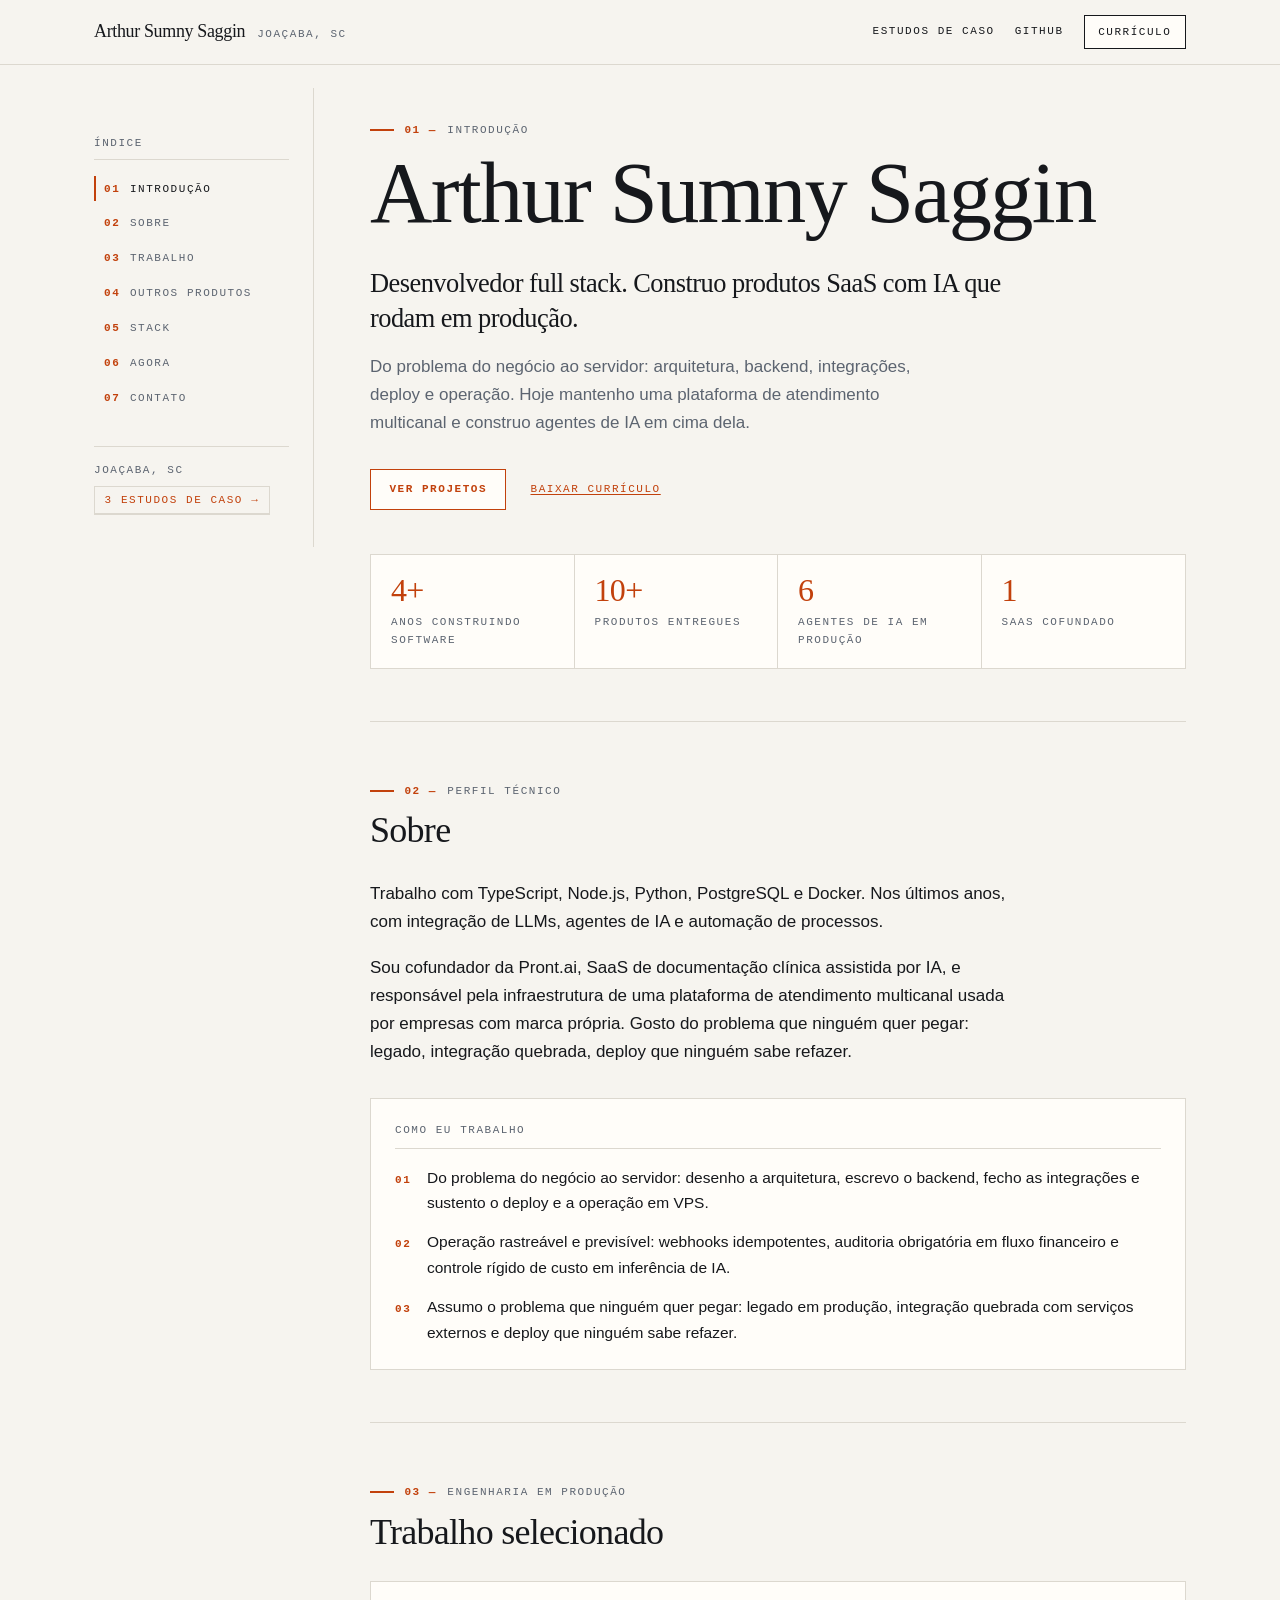
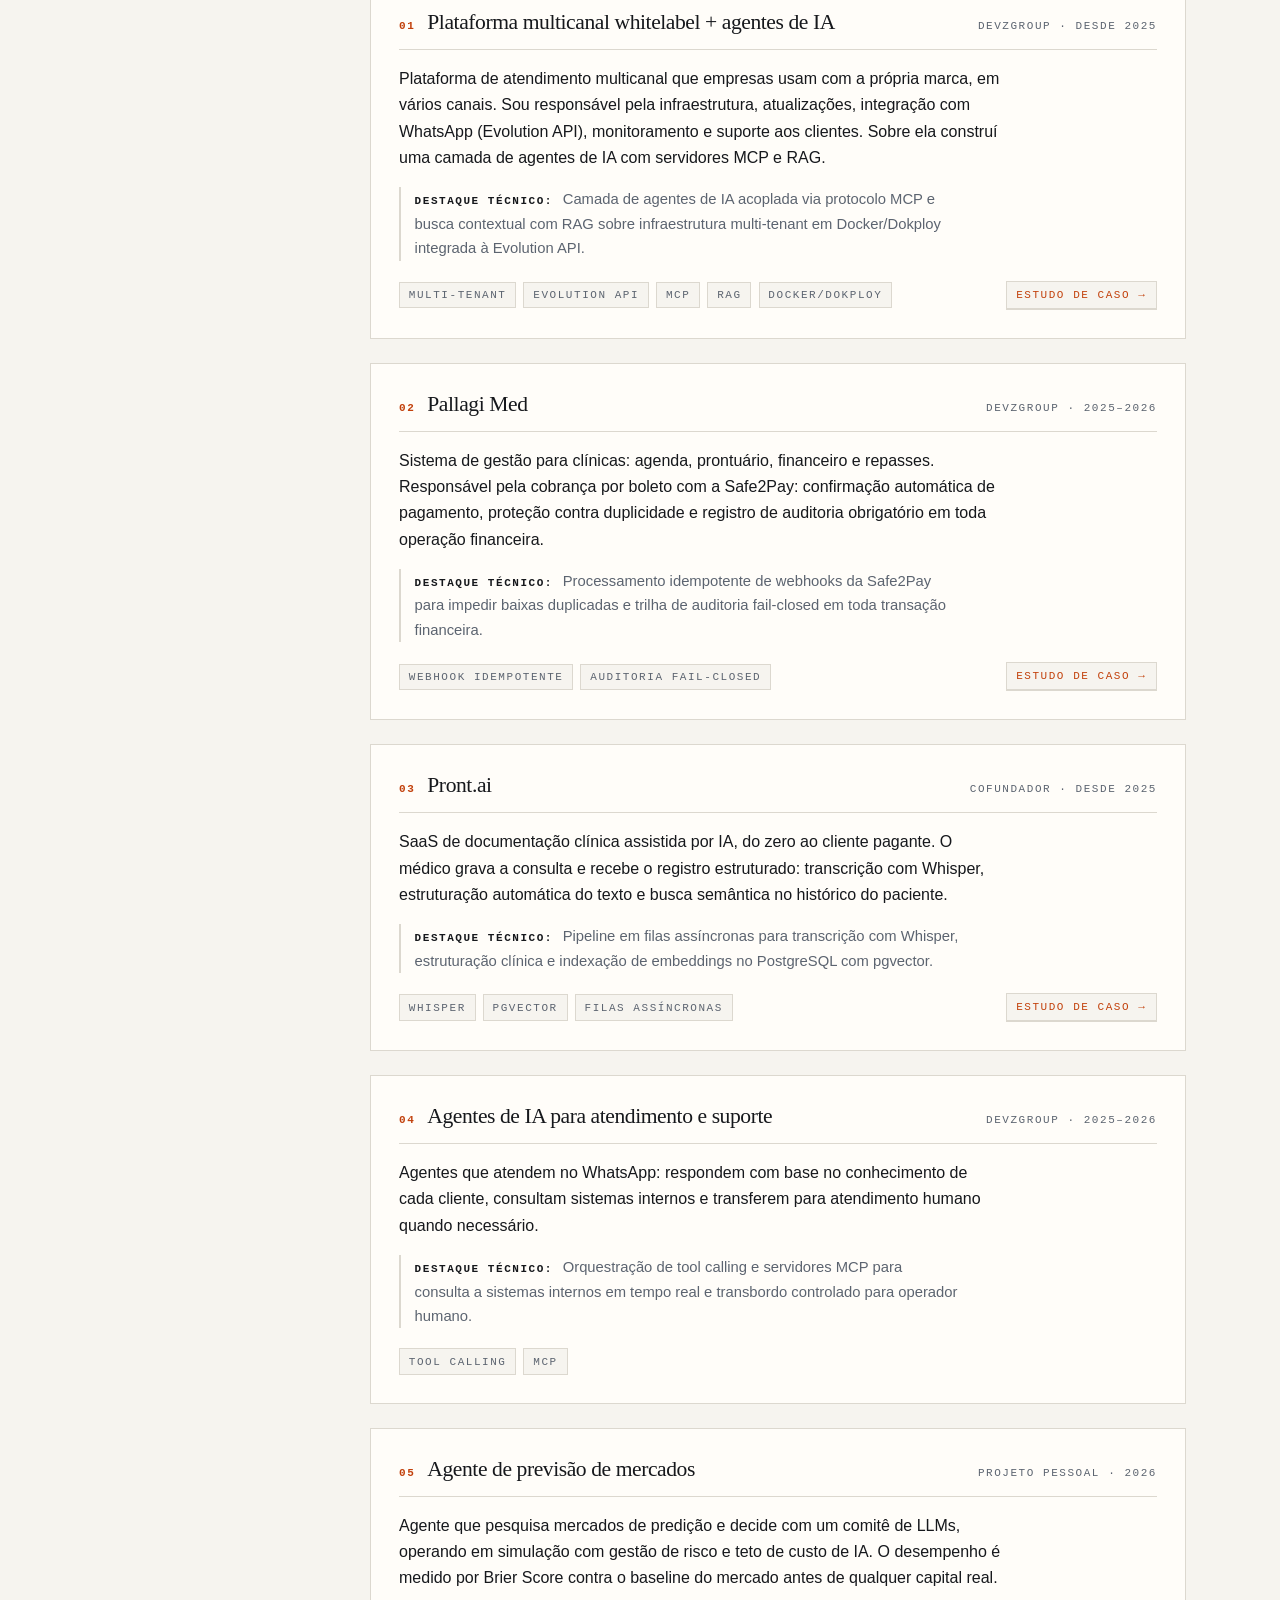
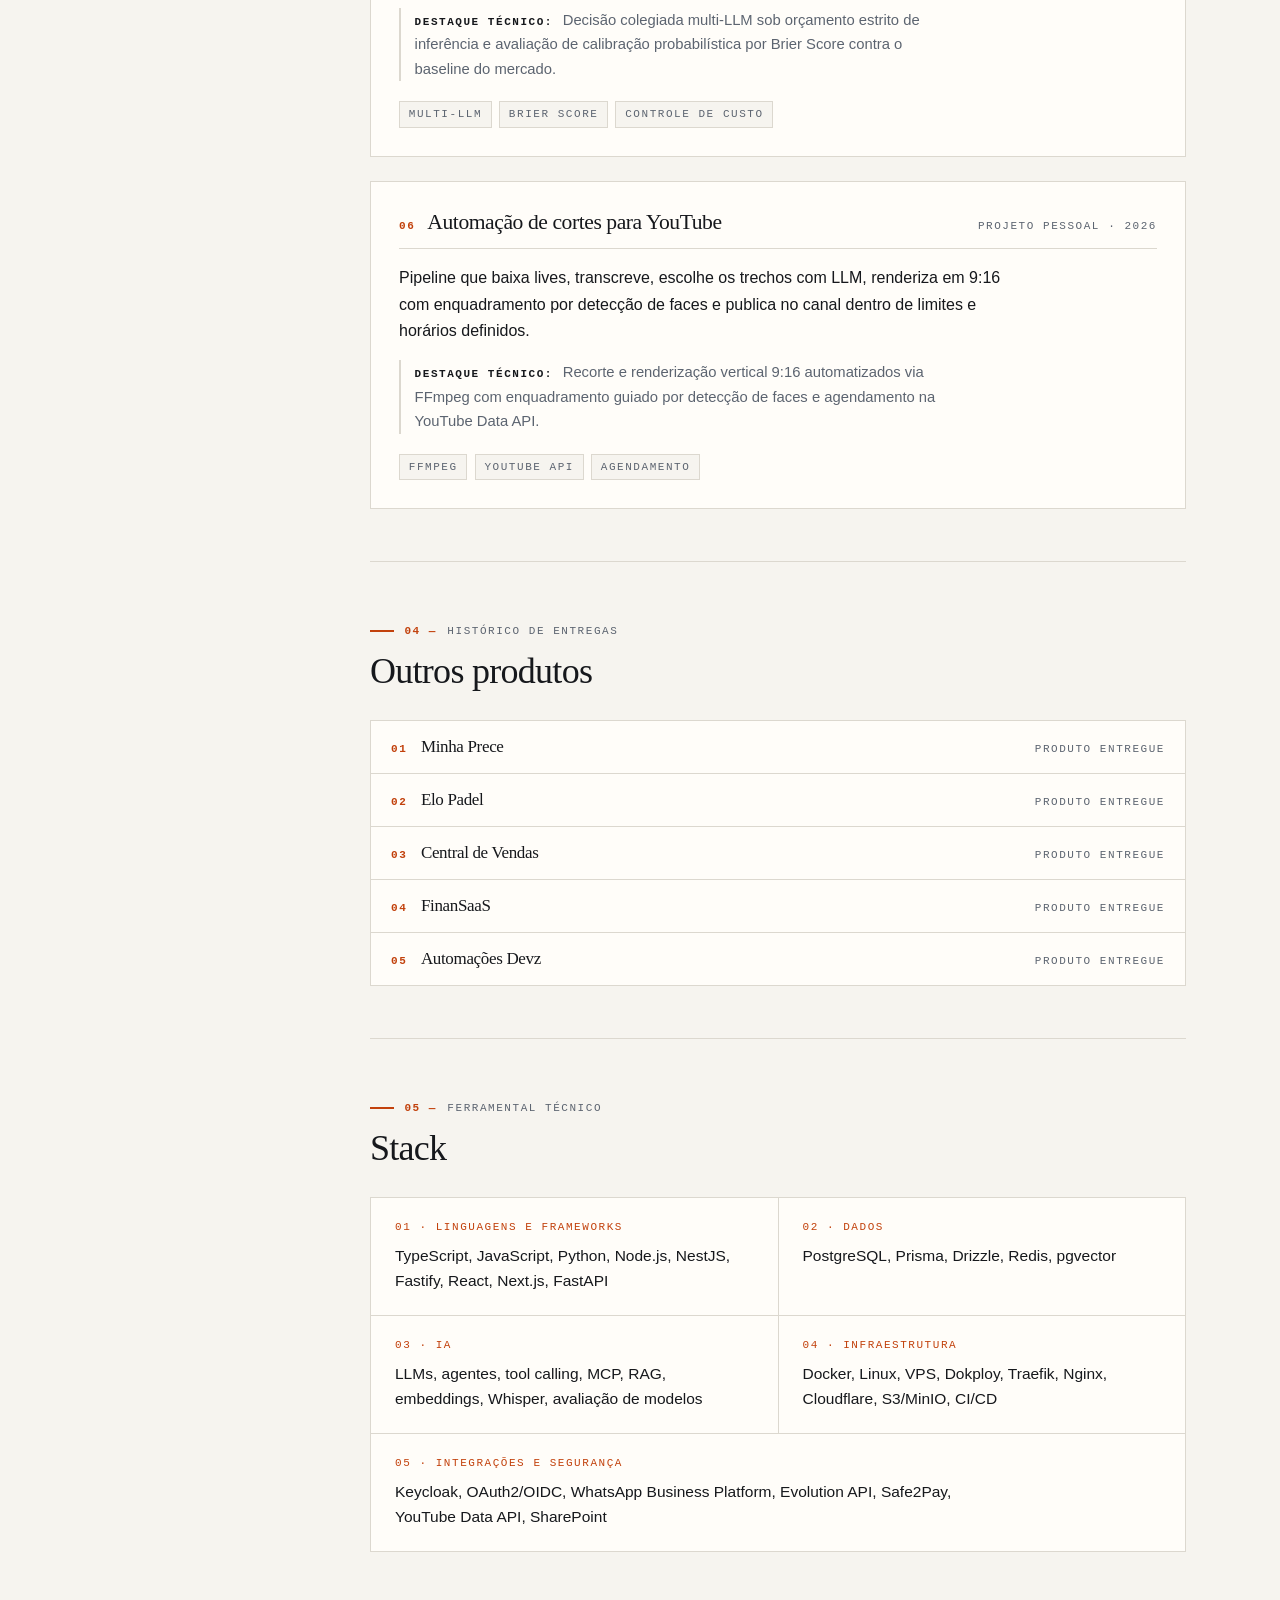
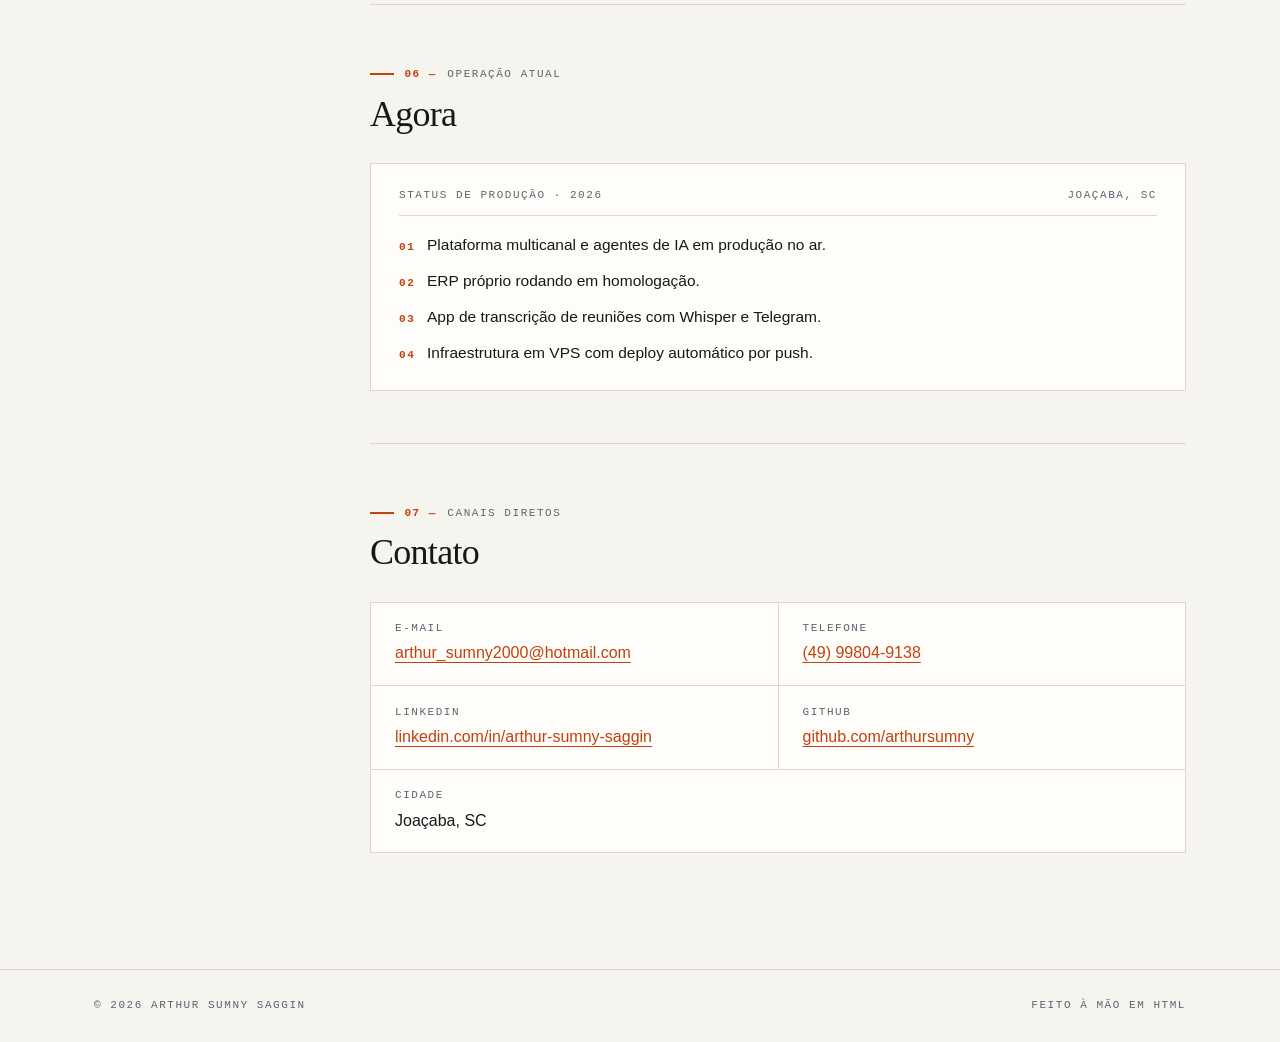
==== index.html @ 8355b878 "feat: site novo em sumny.tech (HTML/CSS/JS estático, deploy nginx+Dokploy)" ====
<!DOCTYPE html>
<html lang="pt-BR">
<head>
  <meta charset="utf-8">
  <meta name="viewport" content="width=device-width, initial-scale=1">
  <title>Arthur Sumny Saggin — Desenvolvedor Full Stack</title>
  <meta name="description" content="Desenvolvedor full stack em Joaçaba, SC. Construo produtos SaaS com IA que rodam em produção: arquitetura, backend, integrações, deploy e operação.">
  <meta property="og:title" content="Arthur Sumny Saggin — Desenvolvedor Full Stack">
  <meta property="og:description" content="Desenvolvedor full stack. Construo produtos SaaS com IA que rodam em produção: arquitetura, backend, integrações, deploy e operação.">
  <meta property="og:type" content="website">
  <meta property="og:url" content="https://sumny.tech/">
  <link rel="icon" type="image/svg+xml" href="data:image/svg+xml,%3Csvg xmlns='http://www.w3.org/2000/svg' viewBox='0 0 64 64'%3E%3Crect width='64' height='64' fill='%23F6F4EF'/%3E%3Crect x='2' y='2' width='60' height='60' fill='none' stroke='%2316181C' stroke-width='2'/%3E%3Cline x1='12' y1='50' x2='52' y2='50' stroke='%23C2410C' stroke-width='3'/%3E%3Ctext x='32' y='41' text-anchor='middle' font-family='Georgia, serif' font-size='26' fill='%2316181C'%3EAS%3C/text%3E%3C/svg%3E">
  <link rel="stylesheet" href="styles.css">
</head>
<body>
  <a class="skip-link" href="#conteudo-principal">Pular para o conteúdo</a>

  <header class="site-header">
    <div class="container header-inner">
      <div class="brand-group">
        <a class="brand-link" href="index.html">Arthur Sumny Saggin</a>
        <span class="brand-location">Joaçaba, SC</span>
      </div>

      <div class="header-actions">
        <a class="header-link" href="projetos.html">Estudos de caso</a>
        <a class="header-link" href="https://github.com/arthursumny" target="_blank" rel="noopener noreferrer">GitHub</a>
        <a class="btn-cv" href="assets/curriculo-arthur-sumny.pdf" download>Currículo</a>
        <button
          type="button"
          class="mobile-nav-toggle"
          aria-expanded="false"
          aria-controls="mobile-nav-panel"
          aria-label="Alternar índice de navegação"
        >
          Índice
        </button>
      </div>
    </div>

    <nav id="mobile-nav-panel" class="mobile-nav-panel" aria-label="Índice e navegação (mobile)">
      <div class="container mobile-nav-inner">
        <div class="mobile-nav-group">
          <span class="label-mono mobile-nav-heading">Índice do documento</span>
          <ul class="mobile-nav-list">
            <li><a class="mobile-nav-link" href="#introducao"><span class="index-num">01</span> Introdução</a></li>
            <li><a class="mobile-nav-link" href="#sobre"><span class="index-num">02</span> Sobre</a></li>
            <li><a class="mobile-nav-link" href="#projetos"><span class="index-num">03</span> Trabalho</a></li>
            <li><a class="mobile-nav-link" href="#outros-produtos"><span class="index-num">04</span> Outros produtos</a></li>
            <li><a class="mobile-nav-link" href="#stack"><span class="index-num">05</span> Stack</a></li>
            <li><a class="mobile-nav-link" href="#agora"><span class="index-num">06</span> Agora</a></li>
            <li><a class="mobile-nav-link" href="#contato"><span class="index-num">07</span> Contato</a></li>
          </ul>
        </div>

        <div class="mobile-nav-group mobile-nav-footer">
          <span class="label-mono mobile-nav-heading">Páginas &amp; Links</span>
          <div class="mobile-nav-actions">
            <a class="mobile-nav-action" href="projetos.html">Estudos de caso →</a>
            <a class="mobile-nav-action" href="https://github.com/arthursumny" target="_blank" rel="noopener noreferrer">GitHub ↗</a>
            <a class="mobile-nav-action mobile-nav-cv" href="assets/curriculo-arthur-sumny.pdf" download>Currículo (PDF) ↓</a>
          </div>
        </div>
      </div>
    </nav>
  </header>

  <div class="container workspace-grid">
    <aside class="sidebar-index" aria-label="Índice do documento">
      <span class="label-mono sidebar-title">Índice</span>
      <nav aria-label="Seções da página">
        <ul class="index-list">
          <li><a class="index-link" href="#introducao" aria-current="location"><span class="index-num">01</span> Introdução</a></li>
          <li><a class="index-link" href="#sobre"><span class="index-num">02</span> Sobre</a></li>
          <li><a class="index-link" href="#projetos"><span class="index-num">03</span> Trabalho</a></li>
          <li><a class="index-link" href="#outros-produtos"><span class="index-num">04</span> Outros produtos</a></li>
          <li><a class="index-link" href="#stack"><span class="index-num">05</span> Stack</a></li>
          <li><a class="index-link" href="#agora"><span class="index-num">06</span> Agora</a></li>
          <li><a class="index-link" href="#contato"><span class="index-num">07</span> Contato</a></li>
        </ul>
      </nav>
      <div class="sidebar-meta">
        <span class="label-mono">Joaçaba, SC</span>
        <a class="project-kbd-link" href="projetos.html">
          <kbd>3 estudos de caso →</kbd>
        </a>
      </div>
    </aside>

    <main id="conteudo-principal" class="content-column">
      <!-- 01 — Hero / Introdução -->
      <section id="introducao" class="doc-section" aria-labelledby="hero-heading">
        <div class="section-header">
          <div class="section-kicker">
            <span class="section-filet" aria-hidden="true"></span>
            <span class="section-number">01 —</span>
            <span>Introdução</span>
          </div>
          <h1 id="hero-heading" class="hero-name">Arthur Sumny Saggin</h1>
        </div>

        <p class="hero-positioning">
          Desenvolvedor full stack. Construo produtos SaaS com IA que rodam em produção.
        </p>
        <p class="hero-support">
          Do problema do negócio ao servidor: arquitetura, backend, integrações, deploy e operação. Hoje mantenho uma plataforma de atendimento multicanal e construo agentes de IA em cima dela.
        </p>

        <div class="hero-links">
          <a class="link-primary" href="#projetos">Ver projetos</a>
          <a class="link-secondary" href="assets/curriculo-arthur-sumny.pdf" download>Baixar currículo</a>
        </div>

        <dl class="metrics-strip" aria-label="Indicadores de experiência">
          <div class="metric-cell">
            <dt class="metric-value">4+</dt>
            <dd class="metric-label">anos construindo software</dd>
          </div>
          <div class="metric-cell">
            <dt class="metric-value">10+</dt>
            <dd class="metric-label">produtos entregues</dd>
          </div>
          <div class="metric-cell">
            <dt class="metric-value">6</dt>
            <dd class="metric-label">agentes de IA em produção</dd>
          </div>
          <div class="metric-cell">
            <dt class="metric-value">1</dt>
            <dd class="metric-label">SaaS cofundado</dd>
          </div>
        </dl>
      </section>

      <!-- 02 — Sobre -->
      <section id="sobre" class="doc-section" aria-labelledby="sobre-heading">
        <div class="section-header">
          <div class="section-kicker">
            <span class="section-filet" aria-hidden="true"></span>
            <span class="section-number">02 —</span>
            <span>Perfil técnico</span>
          </div>
          <h2 id="sobre-heading" class="section-title">Sobre</h2>
        </div>

        <div class="prose-block">
          <p>
            Trabalho com TypeScript, Node.js, Python, PostgreSQL e Docker. Nos últimos anos, com integração de LLMs, agentes de IA e automação de processos.
          </p>
          <p>
            Sou cofundador da Pront.ai, SaaS de documentação clínica assistida por IA, e responsável pela infraestrutura de uma plataforma de atendimento multicanal usada por empresas com marca própria. Gosto do problema que ninguém quer pegar: legado, integração quebrada, deploy que ninguém sabe refazer.
          </p>
        </div>

        <div class="work-principles">
          <span class="label-mono work-principles-title">Como eu trabalho</span>
          <ol class="principles-list">
            <li class="principles-item">
              <span class="principles-num">01</span>
              <span>Do problema do negócio ao servidor: desenho a arquitetura, escrevo o backend, fecho as integrações e sustento o deploy e a operação em VPS.</span>
            </li>
            <li class="principles-item">
              <span class="principles-num">02</span>
              <span>Operação rastreável e previsível: webhooks idempotentes, auditoria obrigatória em fluxo financeiro e controle rígido de custo em inferência de IA.</span>
            </li>
            <li class="principles-item">
              <span class="principles-num">03</span>
              <span>Assumo o problema que ninguém quer pegar: legado em produção, integração quebrada com serviços externos e deploy que ninguém sabe refazer.</span>
            </li>
          </ol>
        </div>
      </section>

      <!-- 03 — Trabalho selecionado -->
      <section id="projetos" class="doc-section" aria-labelledby="projetos-heading">
        <div class="section-header">
          <div class="section-kicker">
            <span class="section-filet" aria-hidden="true"></span>
            <span class="section-number">03 —</span>
            <span>Engenharia em produção</span>
          </div>
          <h2 id="projetos-heading" class="section-title">Trabalho selecionado</h2>
        </div>

        <div class="projects-list">
          <!-- Projeto 01 -->
          <article class="project-card">
            <div class="project-top">
              <div class="project-heading-group">
                <span class="project-index">01</span>
                <h3 class="project-title">Plataforma multicanal whitelabel + agentes de IA</h3>
              </div>
              <span class="project-period">DevzGroup · desde 2025</span>
            </div>
            <p class="project-description">
              Plataforma de atendimento multicanal que empresas usam com a própria marca, em vários canais. Sou responsável pela infraestrutura, atualizações, integração com WhatsApp (Evolution API), monitoramento e suporte aos clientes. Sobre ela construí uma camada de agentes de IA com servidores MCP e RAG.
            </p>
            <p class="project-highlight">
              <strong>Destaque técnico:</strong> Camada de agentes de IA acoplada via protocolo MCP e busca contextual com RAG sobre infraestrutura multi-tenant em Docker/Dokploy integrada à Evolution API.
            </p>
            <div class="project-footer">
              <ul class="tag-list" aria-label="Tecnologias e conceitos">
                <li class="tag-item">multi-tenant</li>
                <li class="tag-item">Evolution API</li>
                <li class="tag-item">MCP</li>
                <li class="tag-item">RAG</li>
                <li class="tag-item">Docker/Dokploy</li>
              </ul>
              <a class="project-kbd-link" href="projetos.html#plataforma-multicanal">
                <kbd>estudo de caso →</kbd>
              </a>
            </div>
          </article>

          <!-- Projeto 02 -->
          <article class="project-card">
            <div class="project-top">
              <div class="project-heading-group">
                <span class="project-index">02</span>
                <h3 class="project-title">Pallagi Med</h3>
              </div>
              <span class="project-period">DevzGroup · 2025–2026</span>
            </div>
            <p class="project-description">
              Sistema de gestão para clínicas: agenda, prontuário, financeiro e repasses. Responsável pela cobrança por boleto com a Safe2Pay: confirmação automática de pagamento, proteção contra duplicidade e registro de auditoria obrigatório em toda operação financeira.
            </p>
            <p class="project-highlight">
              <strong>Destaque técnico:</strong> Processamento idempotente de webhooks da Safe2Pay para impedir baixas duplicadas e trilha de auditoria fail-closed em toda transação financeira.
            </p>
            <div class="project-footer">
              <ul class="tag-list" aria-label="Tecnologias e conceitos">
                <li class="tag-item">webhook idempotente</li>
                <li class="tag-item">auditoria fail-closed</li>
              </ul>
              <a class="project-kbd-link" href="projetos.html#pallagi-med">
                <kbd>estudo de caso →</kbd>
              </a>
            </div>
          </article>

          <!-- Projeto 03 -->
          <article class="project-card">
            <div class="project-top">
              <div class="project-heading-group">
                <span class="project-index">03</span>
                <h3 class="project-title">Pront.ai</h3>
              </div>
              <span class="project-period">Cofundador · desde 2025</span>
            </div>
            <p class="project-description">
              SaaS de documentação clínica assistida por IA, do zero ao cliente pagante. O médico grava a consulta e recebe o registro estruturado: transcrição com Whisper, estruturação automática do texto e busca semântica no histórico do paciente.
            </p>
            <p class="project-highlight">
              <strong>Destaque técnico:</strong> Pipeline em filas assíncronas para transcrição com Whisper, estruturação clínica e indexação de embeddings no PostgreSQL com pgvector.
            </p>
            <div class="project-footer">
              <ul class="tag-list" aria-label="Tecnologias e conceitos">
                <li class="tag-item">Whisper</li>
                <li class="tag-item">pgvector</li>
                <li class="tag-item">filas assíncronas</li>
              </ul>
              <a class="project-kbd-link" href="projetos.html#pront-ai">
                <kbd>estudo de caso →</kbd>
              </a>
            </div>
          </article>

          <!-- Projeto 04 -->
          <article class="project-card">
            <div class="project-top">
              <div class="project-heading-group">
                <span class="project-index">04</span>
                <h3 class="project-title">Agentes de IA para atendimento e suporte</h3>
              </div>
              <span class="project-period">DevzGroup · 2025–2026</span>
            </div>
            <p class="project-description">
              Agentes que atendem no WhatsApp: respondem com base no conhecimento de cada cliente, consultam sistemas internos e transferem para atendimento humano quando necessário.
            </p>
            <p class="project-highlight">
              <strong>Destaque técnico:</strong> Orquestração de tool calling e servidores MCP para consulta a sistemas internos em tempo real e transbordo controlado para operador humano.
            </p>
            <div class="project-footer">
              <ul class="tag-list" aria-label="Tecnologias e conceitos">
                <li class="tag-item">tool calling</li>
                <li class="tag-item">MCP</li>
              </ul>
            </div>
          </article>

          <!-- Projeto 05 -->
          <article class="project-card">
            <div class="project-top">
              <div class="project-heading-group">
                <span class="project-index">05</span>
                <h3 class="project-title">Agente de previsão de mercados</h3>
              </div>
              <span class="project-period">Projeto pessoal · 2026</span>
            </div>
            <p class="project-description">
              Agente que pesquisa mercados de predição e decide com um comitê de LLMs, operando em simulação com gestão de risco e teto de custo de IA. O desempenho é medido por Brier Score contra o baseline do mercado antes de qualquer capital real.
            </p>
            <p class="project-highlight">
              <strong>Destaque técnico:</strong> Decisão colegiada multi-LLM sob orçamento estrito de inferência e avaliação de calibração probabilística por Brier Score contra o baseline do mercado.
            </p>
            <div class="project-footer">
              <ul class="tag-list" aria-label="Tecnologias e conceitos">
                <li class="tag-item">multi-LLM</li>
                <li class="tag-item">Brier Score</li>
                <li class="tag-item">controle de custo</li>
              </ul>
            </div>
          </article>

          <!-- Projeto 06 -->
          <article class="project-card">
            <div class="project-top">
              <div class="project-heading-group">
                <span class="project-index">06</span>
                <h3 class="project-title">Automação de cortes para YouTube</h3>
              </div>
              <span class="project-period">Projeto pessoal · 2026</span>
            </div>
            <p class="project-description">
              Pipeline que baixa lives, transcreve, escolhe os trechos com LLM, renderiza em 9:16 com enquadramento por detecção de faces e publica no canal dentro de limites e horários definidos.
            </p>
            <p class="project-highlight">
              <strong>Destaque técnico:</strong> Recorte e renderização vertical 9:16 automatizados via FFmpeg com enquadramento guiado por detecção de faces e agendamento na YouTube Data API.
            </p>
            <div class="project-footer">
              <ul class="tag-list" aria-label="Tecnologias e conceitos">
                <li class="tag-item">FFmpeg</li>
                <li class="tag-item">YouTube API</li>
                <li class="tag-item">agendamento</li>
              </ul>
            </div>
          </article>
        </div>
      </section>

      <!-- 04 — Outros produtos -->
      <section id="outros-produtos" class="doc-section" aria-labelledby="outros-heading">
        <div class="section-header">
          <div class="section-kicker">
            <span class="section-filet" aria-hidden="true"></span>
            <span class="section-number">04 —</span>
            <span>Histórico de entregas</span>
          </div>
          <h2 id="outros-heading" class="section-title">Outros produtos</h2>
        </div>

        <ul class="compact-products">
          <li class="compact-product-row">
            <div class="compact-product-main">
              <span class="project-index">01</span>
              <span class="compact-product-name">Minha Prece</span>
            </div>
            <span class="label-mono">Produto entregue</span>
          </li>
          <li class="compact-product-row">
            <div class="compact-product-main">
              <span class="project-index">02</span>
              <span class="compact-product-name">Elo Padel</span>
            </div>
            <span class="label-mono">Produto entregue</span>
          </li>
          <li class="compact-product-row">
            <div class="compact-product-main">
              <span class="project-index">03</span>
              <span class="compact-product-name">Central de Vendas</span>
            </div>
            <span class="label-mono">Produto entregue</span>
          </li>
          <li class="compact-product-row">
            <div class="compact-product-main">
              <span class="project-index">04</span>
              <span class="compact-product-name">FinanSaaS</span>
            </div>
            <span class="label-mono">Produto entregue</span>
          </li>
          <li class="compact-product-row">
            <div class="compact-product-main">
              <span class="project-index">05</span>
              <span class="compact-product-name">Automações Devz</span>
            </div>
            <span class="label-mono">Produto entregue</span>
          </li>
        </ul>
      </section>

      <!-- 05 — Stack -->
      <section id="stack" class="doc-section" aria-labelledby="stack-heading">
        <div class="section-header">
          <div class="section-kicker">
            <span class="section-filet" aria-hidden="true"></span>
            <span class="section-number">05 —</span>
            <span>Ferramental técnico</span>
          </div>
          <h2 id="stack-heading" class="section-title">Stack</h2>
        </div>

        <div class="stack-grid">
          <div class="stack-block">
            <span class="label-mono stack-category">01 · Linguagens e frameworks</span>
            <p class="stack-items">TypeScript, JavaScript, Python, Node.js, NestJS, Fastify, React, Next.js, FastAPI</p>
          </div>
          <div class="stack-block">
            <span class="label-mono stack-category">02 · Dados</span>
            <p class="stack-items">PostgreSQL, Prisma, Drizzle, Redis, pgvector</p>
          </div>
          <div class="stack-block">
            <span class="label-mono stack-category">03 · IA</span>
            <p class="stack-items">LLMs, agentes, tool calling, MCP, RAG, embeddings, Whisper, avaliação de modelos</p>
          </div>
          <div class="stack-block">
            <span class="label-mono stack-category">04 · Infraestrutura</span>
            <p class="stack-items">Docker, Linux, VPS, Dokploy, Traefik, Nginx, Cloudflare, S3/MinIO, CI/CD</p>
          </div>
          <div class="stack-block stack-block--wide">
            <span class="label-mono stack-category">05 · Integrações e segurança</span>
            <p class="stack-items">Keycloak, OAuth2/OIDC, WhatsApp Business Platform, Evolution API, Safe2Pay, YouTube Data API, SharePoint</p>
          </div>
        </div>
      </section>

      <!-- 06 — Agora -->
      <section id="agora" class="doc-section" aria-labelledby="agora-heading">
        <div class="section-header">
          <div class="section-kicker">
            <span class="section-filet" aria-hidden="true"></span>
            <span class="section-number">06 —</span>
            <span>Operação atual</span>
          </div>
          <h2 id="agora-heading" class="section-title">Agora</h2>
        </div>

        <div class="now-card">
          <div class="now-header">
            <span class="label-mono">Status de produção · 2026</span>
            <span class="label-mono">Joaçaba, SC</span>
          </div>
          <ul class="now-list">
            <li class="now-item">
              <span class="now-marker">01</span>
              <span>Plataforma multicanal e agentes de IA em produção no ar.</span>
            </li>
            <li class="now-item">
              <span class="now-marker">02</span>
              <span>ERP próprio rodando em homologação.</span>
            </li>
            <li class="now-item">
              <span class="now-marker">03</span>
              <span>App de transcrição de reuniões com Whisper e Telegram.</span>
            </li>
            <li class="now-item">
              <span class="now-marker">04</span>
              <span>Infraestrutura em VPS com deploy automático por push.</span>
            </li>
          </ul>
        </div>
      </section>

      <!-- 07 — Contato -->
      <section id="contato" class="doc-section" aria-labelledby="contato-heading">
        <div class="section-header">
          <div class="section-kicker">
            <span class="section-filet" aria-hidden="true"></span>
            <span class="section-number">07 —</span>
            <span>Canais diretos</span>
          </div>
          <h2 id="contato-heading" class="section-title">Contato</h2>
        </div>

        <dl class="contact-dl">
          <div class="contact-item">
            <dt class="label-mono">E-mail</dt>
            <dd class="contact-dd">
              <a href="mailto:arthur_sumny2000@hotmail.com">arthur_sumny2000@hotmail.com</a>
            </dd>
          </div>
          <div class="contact-item">
            <dt class="label-mono">Telefone</dt>
            <dd class="contact-dd">
              <a href="tel:+5549998049138">(49) 99804-9138</a>
            </dd>
          </div>
          <div class="contact-item">
            <dt class="label-mono">LinkedIn</dt>
            <dd class="contact-dd">
              <a href="https://linkedin.com/in/arthur-sumny-saggin" target="_blank" rel="noopener noreferrer">linkedin.com/in/arthur-sumny-saggin</a>
            </dd>
          </div>
          <div class="contact-item">
            <dt class="label-mono">GitHub</dt>
            <dd class="contact-dd">
              <a href="https://github.com/arthursumny" target="_blank" rel="noopener noreferrer">github.com/arthursumny</a>
            </dd>
          </div>
          <div class="contact-item contact-item--full">
            <dt class="label-mono">Cidade</dt>
            <dd class="contact-dd">Joaçaba, SC</dd>
          </div>
        </dl>
      </section>
    </main>
  </div>

  <footer class="site-footer">
    <div class="container footer-inner">
      <span class="label-mono">© 2026 Arthur Sumny Saggin</span>
      <span class="label-mono">feito à mão em HTML</span>
    </div>
  </footer>

  <script src="script.js" defer></script>
</body>
</html>
---- styles.css ----
/* ==========================================================================
   sumny.tech — Caderno de Engenharia & Documento Técnico
   ========================================================================== */

:root {
  /* Paleta estrita do BRIEF */
  --bg-paper: #F6F4EF;
  --bg-surface: #FFFDF9;
  --ink: #16181C;
  --ink-secondary: #5C6470;
  --rule: #DCD8CF;
  --accent: #C2410C;

  /* Tipografia de sistema */
  --font-serif: Georgia, "Iowan Old Style", "Times New Roman", serif;
  --font-sans: -apple-system, BlinkMacSystemFont, "Segoe UI", Roboto, "Helvetica Neue", Arial, sans-serif;
  --font-mono: ui-monospace, SFMono-Regular, Menlo, Monaco, Consolas, "Liberation Mono", "Courier New", monospace;

  /* Métricas de layout */
  --container-max: 1140px;
  --header-height: 64px;
  --sidebar-width: 220px;
  --scroll-offset: 88px;
}

*,
*::before,
*::after {
  box-sizing: border-box;
  margin: 0;
  padding: 0;
}

html {
  font-size: 16px;
  scroll-behavior: smooth;
  background-color: var(--bg-paper);
  color: var(--ink);
  -webkit-text-size-adjust: 100%;
}

@media (prefers-reduced-motion: reduce) {
  html {
    scroll-behavior: auto;
  }
  *,
  *::before,
  *::after {
    animation-duration: 0.01ms !important;
    animation-iteration-count: 1 !important;
    transition-duration: 0.01ms !important;
    scroll-behavior: auto !important;
  }
}

body {
  font-family: var(--font-sans);
  font-size: 1rem;
  line-height: 1.65;
  color: var(--ink);
  background-color: var(--bg-paper);
  min-height: 100vh;
  display: flex;
  flex-direction: column;
  overflow-x: hidden;
  -webkit-font-smoothing: antialiased;
  -moz-osx-font-smoothing: grayscale;
}

/* Acessibilidade e foco */
.skip-link {
  position: absolute;
  top: -100px;
  left: 1rem;
  background: var(--bg-surface);
  color: var(--accent);
  border: 1px solid var(--accent);
  padding: 0.5rem 0.875rem;
  font-family: var(--font-mono);
  font-size: 0.75rem;
  text-transform: uppercase;
  letter-spacing: 0.1em;
  z-index: 1000;
  text-decoration: none;
}

.skip-link:focus {
  top: 0.75rem;
}

:focus-visible {
  outline: 2px solid var(--accent);
  outline-offset: 3px;
}

/* Tipografia base */
h1,
h2,
h3,
h4 {
  font-family: var(--font-serif);
  font-weight: 400;
  letter-spacing: -0.02em;
  color: var(--ink);
  line-height: 1.15;
}

p {
  color: var(--ink);
  max-width: 68ch;
}

a {
  color: var(--accent);
  text-decoration: underline;
  text-underline-offset: 0.22em;
  text-decoration-thickness: 1px;
  transition: color 0.15s ease, background-color 0.15s ease, border-color 0.15s ease;
}

a:hover {
  text-decoration-thickness: 2px;
}

/* Rótulos monoespaçados padrão do BRIEF (11px, uppercase, .14em) */
.label-mono {
  font-family: var(--font-mono);
  font-size: 11px;
  text-transform: uppercase;
  letter-spacing: 0.14em;
  line-height: 1.4;
  color: var(--ink-secondary);
}

/* Container central */
.container {
  width: 100%;
  max-width: var(--container-max);
  margin: 0 auto;
  padding: 0 1.5rem;
}

/* ==========================================================================
   1. Topo (Header)
   ========================================================================== */
.site-header {
  position: sticky;
  top: 0;
  z-index: 100;
  background-color: var(--bg-paper);
  border-bottom: 1px solid var(--rule);
}

.header-inner {
  min-height: var(--header-height);
  display: flex;
  align-items: center;
  justify-content: space-between;
  gap: 1rem;
}

.brand-group {
  display: flex;
  align-items: baseline;
  gap: 0.75rem;
  min-width: 0;
}

.brand-link {
  font-family: var(--font-serif);
  font-size: 1.125rem;
  letter-spacing: -0.02em;
  color: var(--ink);
  text-decoration: none;
  white-space: nowrap;
}

.brand-link:hover {
  color: var(--accent);
}

.brand-location {
  font-family: var(--font-mono);
  font-size: 11px;
  text-transform: uppercase;
  letter-spacing: 0.14em;
  color: var(--ink-secondary);
}

.header-actions {
  display: flex;
  align-items: center;
  gap: 1.25rem;
}

.header-link {
  font-family: var(--font-mono);
  font-size: 11px;
  text-transform: uppercase;
  letter-spacing: 0.14em;
  color: var(--ink);
  text-decoration: none;
  padding: 0.25rem 0;
  border-bottom: 1px solid transparent;
}

.header-link:hover,
.header-link[aria-current="page"] {
  color: var(--accent);
  border-bottom-color: var(--accent);
}

.btn-cv {
  display: inline-flex;
  align-items: center;
  gap: 0.4rem;
  font-family: var(--font-mono);
  font-size: 11px;
  text-transform: uppercase;
  letter-spacing: 0.14em;
  color: var(--ink);
  background-color: var(--bg-surface);
  border: 1px solid var(--ink);
  padding: 0.45rem 0.85rem;
  text-decoration: none;
  white-space: nowrap;
}

.btn-cv:hover {
  color: var(--accent);
  border-color: var(--accent);
  text-decoration: none;
}

/* Botão do menu mobile (visível quando o índice lateral some) */
.mobile-nav-toggle {
  display: none;
  align-items: center;
  gap: 0.4rem;
  background: var(--bg-surface);
  color: var(--ink);
  border: 1px solid var(--rule);
  padding: 0.4rem 0.65rem;
  font-family: var(--font-mono);
  font-size: 11px;
  text-transform: uppercase;
  letter-spacing: 0.14em;
  cursor: pointer;
  line-height: 1.2;
  transition: background-color 0.15s ease, color 0.15s ease, border-color 0.15s ease;
}

.mobile-nav-toggle:hover {
  border-color: var(--accent);
  color: var(--accent);
}

.mobile-nav-toggle[aria-expanded="true"] {
  background-color: var(--ink);
  color: var(--bg-paper);
  border-color: var(--ink);
}

.mobile-nav-panel {
  display: none;
  border-top: 1px solid var(--rule);
  background-color: var(--bg-paper);
  box-shadow: 0 10px 24px rgba(22, 24, 28, 0.06);
}

.mobile-nav-panel.is-open {
  display: block;
}

.mobile-nav-inner {
  padding-top: 1rem;
  padding-bottom: 1.25rem;
}

.mobile-nav-group {
  margin-bottom: 1rem;
}

.mobile-nav-group:last-child {
  margin-bottom: 0;
}

.mobile-nav-heading {
  display: block;
  font-family: var(--font-mono);
  font-size: 11px;
  text-transform: uppercase;
  letter-spacing: 0.14em;
  color: var(--ink-secondary);
  border-bottom: 1px solid var(--rule);
  padding-bottom: 0.35rem;
  margin-bottom: 0.65rem;
}

.mobile-nav-list {
  list-style: none;
  margin: 0;
  padding: 0;
  display: grid;
  grid-template-columns: repeat(auto-fill, minmax(140px, 1fr));
  gap: 0.4rem 0.75rem;
}

.mobile-nav-link {
  display: inline-flex;
  align-items: baseline;
  gap: 0.45rem;
  font-family: var(--font-mono);
  font-size: 11px;
  text-transform: uppercase;
  letter-spacing: 0.14em;
  color: var(--ink);
  text-decoration: none;
  padding: 0.35rem 0;
}

.mobile-nav-link .index-num {
  color: var(--accent);
}

.mobile-nav-link:hover,
.mobile-nav-link.is-active {
  color: var(--accent);
  text-decoration: none;
}

.mobile-nav-footer {
  margin-top: 1rem;
  padding-top: 0.85rem;
  border-top: 1px solid var(--rule);
}

.mobile-nav-actions {
  display: flex;
  flex-direction: column;
  align-items: flex-start;
  gap: 0.5rem;
  margin-top: 0.65rem;
}

@media (min-width: 520px) {
  .mobile-nav-actions {
    flex-direction: row;
    flex-wrap: wrap;
    align-items: center;
    gap: 0.75rem 1.25rem;
  }
}

.mobile-nav-action {
  font-family: var(--font-mono);
  font-size: 11px;
  text-transform: uppercase;
  letter-spacing: 0.14em;
  color: var(--ink);
  text-decoration: none;
  padding: 0.35rem 0;
  border-bottom: 1px solid transparent;
}

.mobile-nav-action:hover {
  color: var(--accent);
  border-bottom-color: var(--accent);
  text-decoration: none;
}

.mobile-nav-action.mobile-nav-cv {
  display: inline-flex;
  align-items: center;
  gap: 0.4rem;
  padding: 0.45rem 0.85rem;
  background-color: var(--bg-surface);
  border: 1px solid var(--ink);
  color: var(--ink);
  margin-top: 0.25rem;
}

.mobile-nav-action.mobile-nav-cv:hover {
  border-color: var(--accent);
  color: var(--accent);
  text-decoration: none;
}

/* ==========================================================================
   Layout Principal: Índice Fixo à Esquerda + Conteúdo à Direita
   ========================================================================== */
.workspace-grid {
  display: grid;
  grid-template-columns: var(--sidebar-width) minmax(0, 1fr);
  gap: 3.5rem;
  align-items: start;
  flex: 1;
}

.sidebar-index {
  position: sticky;
  top: var(--scroll-offset);
  padding: 3rem 1.5rem 2rem 0;
  border-right: 1px solid var(--rule);
}

.sidebar-title {
  display: block;
  margin-bottom: 1rem;
  padding-bottom: 0.5rem;
  border-bottom: 1px solid var(--rule);
}

.index-list {
  list-style: none;
  display: flex;
  flex-direction: column;
  gap: 0.65rem;
}

.index-link {
  display: flex;
  align-items: baseline;
  gap: 0.6rem;
  font-family: var(--font-mono);
  font-size: 11px;
  text-transform: uppercase;
  letter-spacing: 0.14em;
  color: var(--ink-secondary);
  text-decoration: none;
  padding: 0.2rem 0 0.2rem 0.5rem;
  border-left: 2px solid transparent;
}

.index-num {
  color: var(--accent);
  font-weight: 600;
  flex-shrink: 0;
}

.index-link:hover,
.index-link[aria-current="location"] {
  color: var(--ink);
  border-left-color: var(--accent);
}

.sidebar-meta {
  margin-top: 2.25rem;
  padding-top: 1rem;
  border-top: 1px solid var(--rule);
  display: flex;
  flex-direction: column;
  gap: 0.45rem;
}

/* Coluna de conteúdo principal */
.content-column {
  min-width: 0;
  padding-bottom: 4rem;
}

/* ==========================================================================
   Seções: Régua de 1px, numeração "01 —" e um filete por seção
   ========================================================================== */
.doc-section {
  padding: 3.25rem 0;
  border-top: 1px solid var(--rule);
  scroll-margin-top: var(--scroll-offset);
}

.doc-section:first-child {
  border-top: none;
  padding-top: 3rem;
}

.section-header {
  margin-bottom: 1.75rem;
}

.section-kicker {
  display: inline-flex;
  align-items: center;
  gap: 0.65rem;
  font-family: var(--font-mono);
  font-size: 11px;
  text-transform: uppercase;
  letter-spacing: 0.14em;
  color: var(--ink-secondary);
  margin-bottom: 0.65rem;
}

/* Filete único por seção em laranja-queimado */
.section-filet {
  display: inline-block;
  width: 24px;
  height: 2px;
  background-color: var(--accent);
  flex-shrink: 0;
}

.section-number {
  color: var(--accent);
  font-weight: 600;
}

.section-title {
  font-size: clamp(1.65rem, 3vw, 2.25rem);
}

/* ==========================================================================
   2. Hero
   ========================================================================== */
.hero-name {
  font-size: clamp(2.8rem, 8vw, 5.4rem);
  line-height: 1.02;
  letter-spacing: -0.02em;
  margin-bottom: 1.25rem;
}

.hero-positioning {
  font-family: var(--font-serif);
  font-size: clamp(1.25rem, 2.4vw, 1.65rem);
  line-height: 1.35;
  letter-spacing: -0.02em;
  color: var(--ink);
  max-width: 48ch;
  margin-bottom: 1rem;
}

.hero-support {
  font-size: 1.0625rem;
  color: var(--ink-secondary);
  max-width: 62ch;
  margin-bottom: 2rem;
}

.hero-links {
  display: flex;
  flex-wrap: wrap;
  align-items: center;
  gap: 1rem 1.5rem;
  margin-bottom: 2.75rem;
}

.link-primary {
  display: inline-flex;
  align-items: center;
  gap: 0.5rem;
  background-color: var(--bg-surface);
  color: var(--accent);
  border: 1px solid var(--accent);
  padding: 0.65rem 1.15rem;
  font-family: var(--font-mono);
  font-size: 11px;
  text-transform: uppercase;
  letter-spacing: 0.14em;
  text-decoration: none;
  font-weight: 600;
}

.link-primary:hover {
  background-color: var(--accent);
  color: var(--bg-surface);
  text-decoration: none;
}

.link-secondary {
  font-family: var(--font-mono);
  font-size: 11px;
  text-transform: uppercase;
  letter-spacing: 0.14em;
  color: var(--accent);
}

/* Faixa de 4 números verdadeiros e conservadores */
.metrics-strip {
  display: grid;
  grid-template-columns: repeat(4, 1fr);
  background-color: var(--bg-surface);
  border: 1px solid var(--rule);
}

.metric-cell {
  padding: 1.15rem 1.25rem;
  border-right: 1px solid var(--rule);
  display: flex;
  flex-direction: column;
  gap: 0.3rem;
}

.metric-cell:last-child {
  border-right: none;
}

.metric-value {
  font-family: var(--font-serif);
  font-size: 2rem;
  line-height: 1.1;
  letter-spacing: -0.02em;
  color: var(--accent);
}

.metric-label {
  font-family: var(--font-mono);
  font-size: 11px;
  text-transform: uppercase;
  letter-spacing: 0.14em;
  color: var(--ink-secondary);
}

/* ==========================================================================
   3. Sobre
   ========================================================================== */
.prose-block {
  display: flex;
  flex-direction: column;
  gap: 1.1rem;
  margin-bottom: 2rem;
}

.prose-block p {
  font-size: 1.0625rem;
  color: var(--ink);
}

.work-principles {
  background-color: var(--bg-surface);
  border: 1px solid var(--rule);
  padding: 1.5rem;
}

.work-principles-title {
  display: block;
  margin-bottom: 1rem;
  padding-bottom: 0.6rem;
  border-bottom: 1px solid var(--rule);
}

.principles-list {
  list-style: none;
  display: flex;
  flex-direction: column;
  gap: 0.85rem;
}

.principles-item {
  display: grid;
  grid-template-columns: 32px 1fr;
  align-items: baseline;
  font-size: 0.96875rem;
}

.principles-num {
  font-family: var(--font-mono);
  font-size: 11px;
  letter-spacing: 0.14em;
  color: var(--accent);
  font-weight: 600;
}

/* ==========================================================================
   4. Trabalho Selecionado (6 blocos numerados + kbd-style nos links)
   ========================================================================== */
.projects-list {
  display: flex;
  flex-direction: column;
  gap: 1.5rem;
}

.project-card {
  background-color: var(--bg-surface);
  border: 1px solid var(--rule);
  padding: 1.75rem;
}

.project-top {
  display: flex;
  flex-wrap: wrap;
  align-items: baseline;
  justify-content: space-between;
  gap: 0.5rem 1rem;
  padding-bottom: 0.85rem;
  margin-bottom: 1rem;
  border-bottom: 1px solid var(--rule);
}

.project-heading-group {
  display: flex;
  align-items: baseline;
  gap: 0.75rem;
}

.project-index {
  font-family: var(--font-mono);
  font-size: 11px;
  text-transform: uppercase;
  letter-spacing: 0.14em;
  color: var(--accent);
  font-weight: 600;
}

.project-title {
  font-size: 1.35rem;
}

.project-period {
  font-family: var(--font-mono);
  font-size: 11px;
  text-transform: uppercase;
  letter-spacing: 0.14em;
  color: var(--ink-secondary);
}

.project-description {
  margin-bottom: 1rem;
  color: var(--ink);
}

.project-highlight {
  font-size: 0.925rem;
  color: var(--ink-secondary);
  padding-left: 0.85rem;
  border-left: 2px solid var(--rule);
  margin-bottom: 1.25rem;
}

.project-highlight strong {
  font-family: var(--font-mono);
  font-size: 11px;
  text-transform: uppercase;
  letter-spacing: 0.14em;
  color: var(--ink);
  font-weight: 600;
  margin-right: 0.35rem;
}

.project-footer {
  display: flex;
  flex-wrap: wrap;
  align-items: center;
  justify-content: space-between;
  gap: 1rem;
}

.tag-list {
  list-style: none;
  display: flex;
  flex-wrap: wrap;
  gap: 0.45rem;
}

.tag-item {
  font-family: var(--font-mono);
  font-size: 11px;
  text-transform: uppercase;
  letter-spacing: 0.14em;
  color: var(--ink-secondary);
  background-color: var(--bg-paper);
  border: 1px solid var(--rule);
  padding: 0.2rem 0.55rem;
}

/* Micro-detalhe de personalidade: kbd-style nos links de projeto */
.project-kbd-link {
  display: inline-flex;
  align-items: center;
  gap: 0.45rem;
  text-decoration: none;
  color: var(--accent);
}

.project-kbd-link kbd,
kbd.kbd-badge {
  font-family: var(--font-mono);
  font-size: 11px;
  text-transform: uppercase;
  letter-spacing: 0.14em;
  color: var(--accent);
  background-color: var(--bg-paper);
  border: 1px solid var(--rule);
  border-bottom-width: 2px;
  padding: 0.25rem 0.6rem;
  transition: border-color 0.15s ease, background-color 0.15s ease, color 0.15s ease;
}

.project-kbd-link:hover kbd {
  border-color: var(--accent);
  background-color: var(--bg-surface);
}

/* ==========================================================================
   5. Outros Produtos (lista compacta de 5 itens, uma linha cada)
   ========================================================================== */
.compact-products {
  list-style: none;
  background-color: var(--bg-surface);
  border: 1px solid var(--rule);
}

.compact-product-row {
  display: flex;
  align-items: baseline;
  justify-content: space-between;
  gap: 1rem;
  padding: 0.75rem 1.25rem;
  border-bottom: 1px solid var(--rule);
}

.compact-product-row:last-child {
  border-bottom: none;
}

.compact-product-main {
  display: flex;
  align-items: baseline;
  gap: 0.85rem;
  min-width: 0;
}

.compact-product-name {
  font-family: var(--font-serif);
  font-size: 1.0625rem;
  letter-spacing: -0.02em;
  color: var(--ink);
}

/* ==========================================================================
   6. Stack (5 blocos)
   ========================================================================== */
.stack-grid {
  display: grid;
  grid-template-columns: repeat(2, 1fr);
  gap: 1px;
  background-color: var(--rule);
  border: 1px solid var(--rule);
}

.stack-block {
  background-color: var(--bg-surface);
  padding: 1.35rem 1.5rem;
}

.stack-block--wide {
  grid-column: 1 / -1;
}

.stack-category {
  display: block;
  margin-bottom: 0.55rem;
  color: var(--accent);
}

.stack-items {
  font-size: 0.96875rem;
  color: var(--ink);
  line-height: 1.6;
}

/* ==========================================================================
   7. Bloco "Agora" (Micro-detalhe de personalidade)
   ========================================================================== */
.now-card {
  background-color: var(--bg-surface);
  border: 1px solid var(--rule);
  padding: 1.5rem 1.75rem;
}

.now-header {
  display: flex;
  flex-wrap: wrap;
  align-items: baseline;
  justify-content: space-between;
  gap: 0.5rem;
  padding-bottom: 0.75rem;
  margin-bottom: 1rem;
  border-bottom: 1px solid var(--rule);
}

.now-list {
  list-style: none;
  display: flex;
  flex-direction: column;
  gap: 0.65rem;
}

.now-item {
  display: grid;
  grid-template-columns: 28px 1fr;
  align-items: baseline;
  font-size: 0.96875rem;
}

.now-marker {
  font-family: var(--font-mono);
  font-size: 11px;
  color: var(--accent);
  letter-spacing: 0.14em;
  font-weight: 600;
}

/* ==========================================================================
   8. Contato
   ========================================================================== */
.contact-dl {
  display: grid;
  grid-template-columns: repeat(2, 1fr);
  gap: 1px;
  background-color: var(--rule);
  border: 1px solid var(--rule);
}

.contact-item {
  background-color: var(--bg-surface);
  padding: 1.15rem 1.5rem;
  display: flex;
  flex-direction: column;
  gap: 0.25rem;
}

.contact-item--full {
  grid-column: 1 / -1;
}

.contact-dd {
  font-size: 1rem;
  color: var(--ink);
  word-break: break-word;
}

/* ==========================================================================
   9. Estudos de Caso (projetos.html) & 404 (404.html)
   ========================================================================== */
.case-study {
  background-color: var(--bg-surface);
  border: 1px solid var(--rule);
  padding: 2rem;
}

.case-meta-bar {
  display: flex;
  flex-wrap: wrap;
  align-items: center;
  justify-content: space-between;
  gap: 0.75rem;
  padding-bottom: 1rem;
  margin-bottom: 1.5rem;
  border-bottom: 1px solid var(--rule);
}

.case-steps {
  display: grid;
  grid-template-columns: 1fr;
  gap: 1.25rem;
}

.case-step {
  padding-bottom: 1.25rem;
  border-bottom: 1px solid var(--rule);
}

.case-step:last-child {
  padding-bottom: 0;
  border-bottom: none;
}

.case-step-label {
  display: block;
  margin-bottom: 0.4rem;
  color: var(--accent);
}

.error-panel {
  max-width: 620px;
  margin: 5rem auto;
  background-color: var(--bg-surface);
  border: 1px solid var(--rule);
  padding: 2.5rem 2rem;
}

/* ==========================================================================
   10. Footer
   ========================================================================== */
.site-footer {
  border-top: 1px solid var(--rule);
  padding: 1.75rem 0;
  margin-top: auto;
}

.footer-inner {
  display: flex;
  flex-wrap: wrap;
  align-items: center;
  justify-content: space-between;
  gap: 0.75rem 1.5rem;
}

/* ==========================================================================
   Responsividade (320px a 1920px, sem scroll horizontal)
   ========================================================================== */
@media (min-width: 901px) {
  .mobile-nav-panel {
    display: none !important;
  }
}

@media (max-width: 900px) {
  .workspace-grid {
    grid-template-columns: 1fr;
    gap: 0;
  }

  .sidebar-index {
    display: none;
  }

  .mobile-nav-toggle {
    display: inline-flex;
  }

  .metrics-strip {
    grid-template-columns: repeat(2, 1fr);
  }

  .metric-cell:nth-child(2) {
    border-right: none;
  }

  .metric-cell:nth-child(1),
  .metric-cell:nth-child(2) {
    border-bottom: 1px solid var(--rule);
  }
}

@media (max-width: 720px) {
  .brand-location {
    display: none;
  }

  .brand-link {
    font-size: 1rem;
    white-space: nowrap;
  }

  .header-actions {
    gap: 0;
  }

  .header-actions .header-link,
  .header-actions .btn-cv {
    display: none !important;
  }

  .mobile-nav-toggle {
    display: inline-flex !important;
  }
}

@media (max-width: 640px) {
  .container {
    padding: 0 1rem;
  }

  .doc-section {
    padding: 2.25rem 0;
  }

  .metrics-strip {
    grid-template-columns: 1fr;
  }

  .metric-cell {
    border-right: none;
    border-bottom: 1px solid var(--rule);
  }

  .metric-cell:last-child {
    border-bottom: none;
  }

  .project-card,
  .case-study,
  .now-card {
    padding: 1.25rem;
  }

  .stack-grid,
  .contact-dl {
    grid-template-columns: 1fr;
  }

  .compact-product-row {
    flex-direction: column;
    align-items: flex-start;
    gap: 0.25rem;
  }
}

@media (max-width: 360px) {
  .brand-link {
    font-size: 0.9375rem;
  }
}
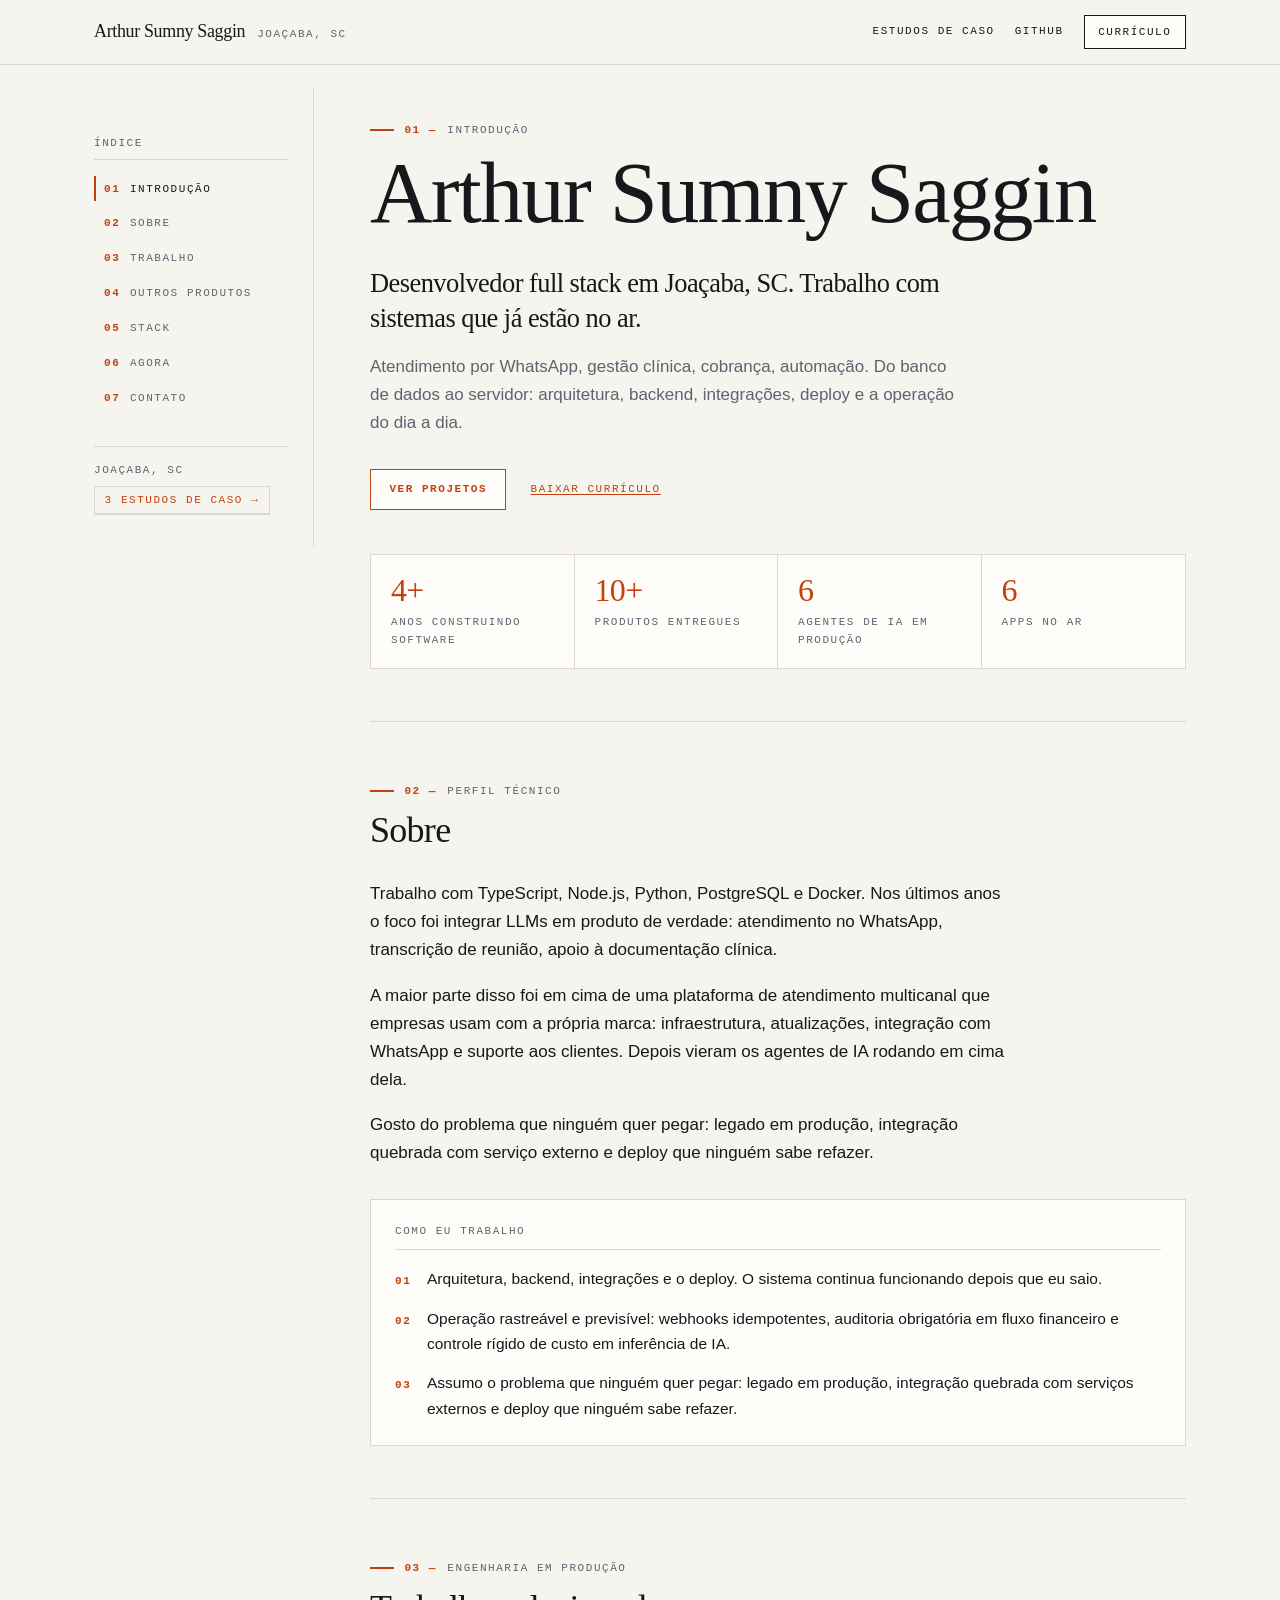
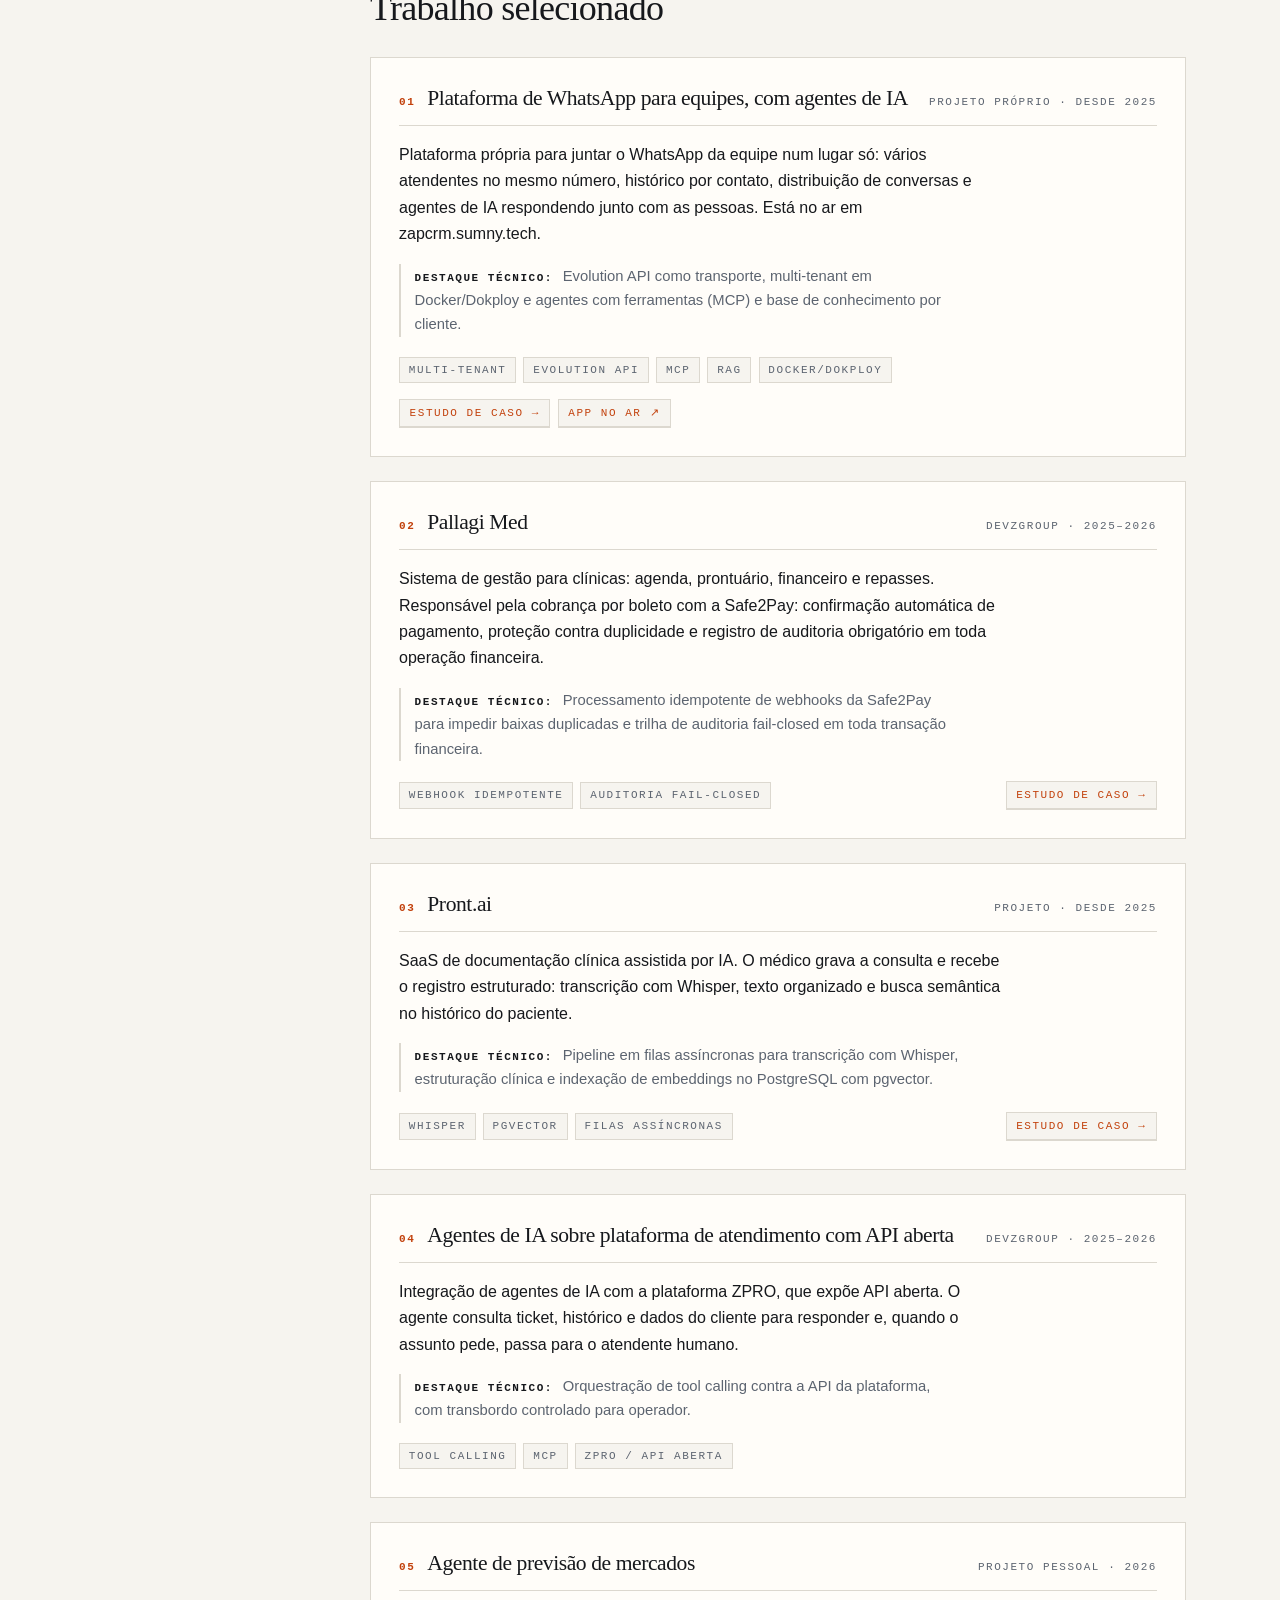
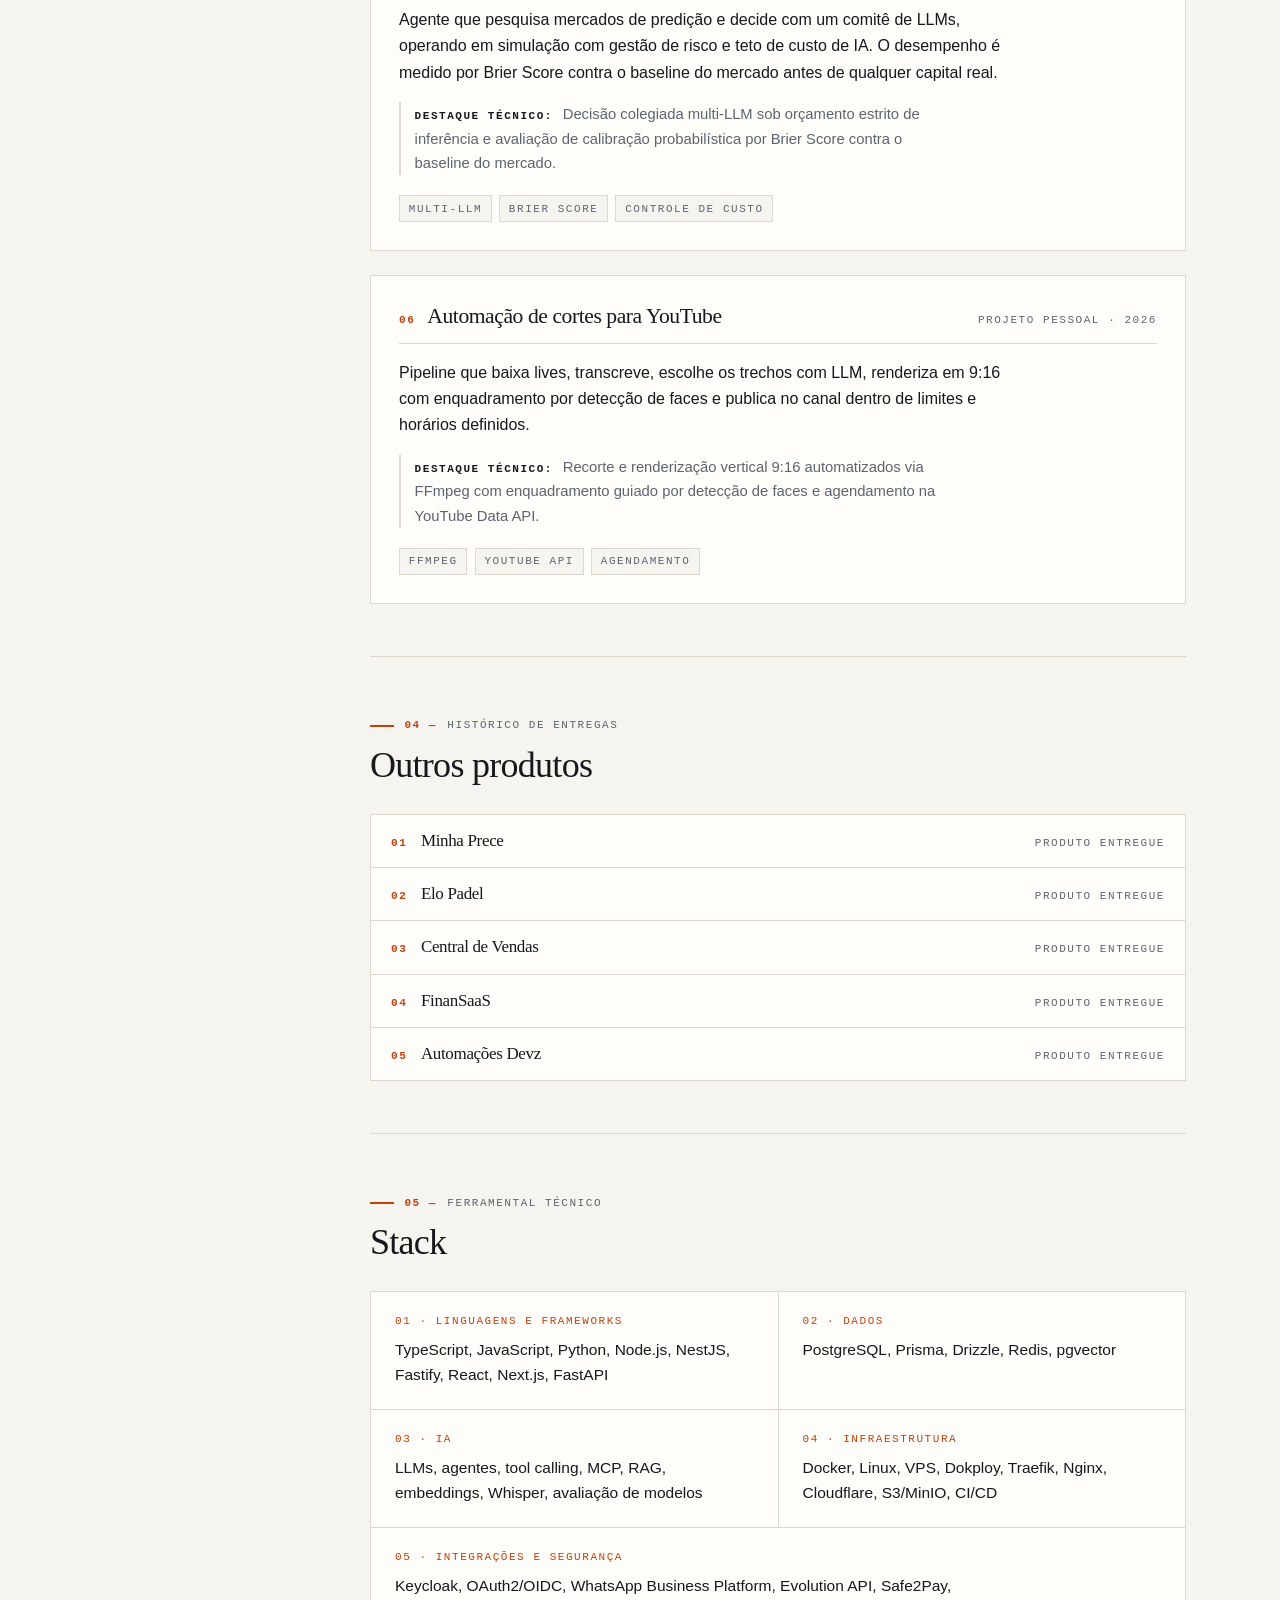
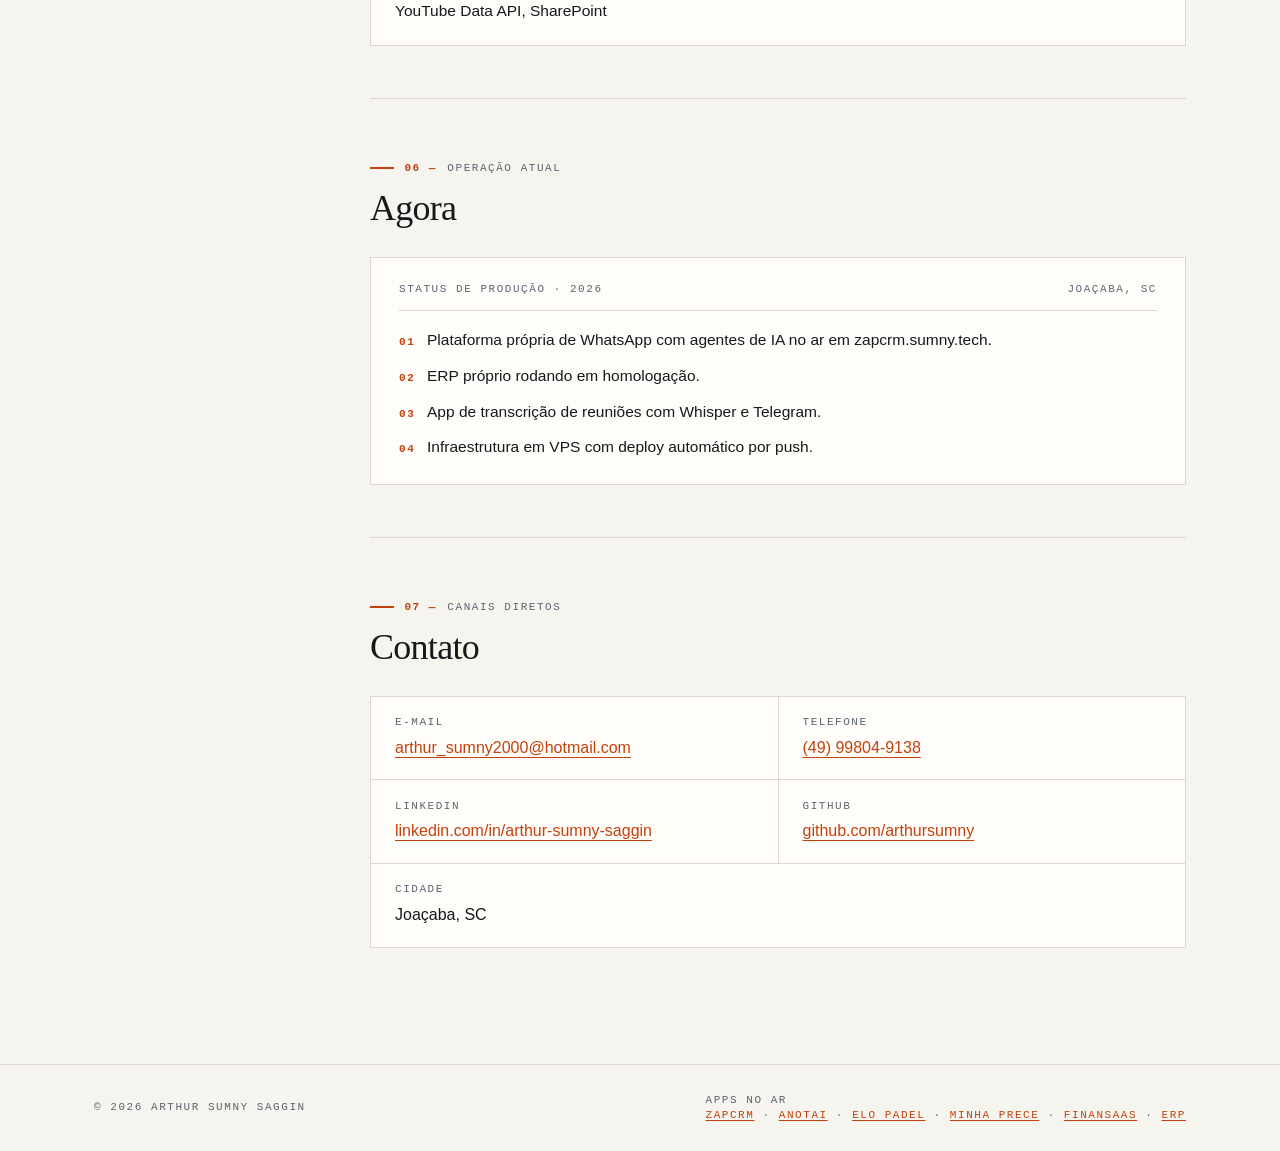
==== commit 541885ca: "copy: texto mais direto, ZapCRM como projeto proprio, ZPRO com API aberta e links dos apps no rodape" ====
--- a/index.html
+++ b/index.html
@@ -4,9 +4,9 @@
   <meta charset="utf-8">
   <meta name="viewport" content="width=device-width, initial-scale=1">
   <title>Arthur Sumny Saggin — Desenvolvedor Full Stack</title>
-  <meta name="description" content="Desenvolvedor full stack em Joaçaba, SC. Construo produtos SaaS com IA que rodam em produção: arquitetura, backend, integrações, deploy e operação.">
+  <meta name="description" content="Desenvolvedor full stack em Joaçaba, SC. Trabalho com sistemas que já estão no ar: arquitetura, backend, integrações, deploy e a operação do dia a dia.">
   <meta property="og:title" content="Arthur Sumny Saggin — Desenvolvedor Full Stack">
-  <meta property="og:description" content="Desenvolvedor full stack. Construo produtos SaaS com IA que rodam em produção: arquitetura, backend, integrações, deploy e operação.">
+  <meta property="og:description" content="Desenvolvedor full stack em Joaçaba, SC. Trabalho com sistemas que já estão no ar: arquitetura, backend, integrações, deploy e a operação do dia a dia.">
   <meta property="og:type" content="website">
   <meta property="og:url" content="https://sumny.tech/">
   <link rel="icon" type="image/svg+xml" href="data:image/svg+xml,%3Csvg xmlns='http://www.w3.org/2000/svg' viewBox='0 0 64 64'%3E%3Crect width='64' height='64' fill='%23F6F4EF'/%3E%3Crect x='2' y='2' width='60' height='60' fill='none' stroke='%2316181C' stroke-width='2'/%3E%3Cline x1='12' y1='50' x2='52' y2='50' stroke='%23C2410C' stroke-width='3'/%3E%3Ctext x='32' y='41' text-anchor='middle' font-family='Georgia, serif' font-size='26' fill='%2316181C'%3EAS%3C/text%3E%3C/svg%3E">
@@ -100,10 +100,10 @@
         </div>
 
         <p class="hero-positioning">
-          Desenvolvedor full stack. Construo produtos SaaS com IA que rodam em produção.
+          Desenvolvedor full stack em Joaçaba, SC. Trabalho com sistemas que já estão no ar.
         </p>
         <p class="hero-support">
-          Do problema do negócio ao servidor: arquitetura, backend, integrações, deploy e operação. Hoje mantenho uma plataforma de atendimento multicanal e construo agentes de IA em cima dela.
+          Atendimento por WhatsApp, gestão clínica, cobrança, automação. Do banco de dados ao servidor: arquitetura, backend, integrações, deploy e a operação do dia a dia.
         </p>
 
         <div class="hero-links">
@@ -125,8 +125,8 @@
             <dd class="metric-label">agentes de IA em produção</dd>
           </div>
           <div class="metric-cell">
-            <dt class="metric-value">1</dt>
-            <dd class="metric-label">SaaS cofundado</dd>
+            <dt class="metric-value">6</dt>
+            <dd class="metric-label">apps no ar</dd>
           </div>
         </dl>
       </section>
@@ -144,10 +144,13 @@
 
         <div class="prose-block">
           <p>
-            Trabalho com TypeScript, Node.js, Python, PostgreSQL e Docker. Nos últimos anos, com integração de LLMs, agentes de IA e automação de processos.
+            Trabalho com TypeScript, Node.js, Python, PostgreSQL e Docker. Nos últimos anos o foco foi integrar LLMs em produto de verdade: atendimento no WhatsApp, transcrição de reunião, apoio à documentação clínica.
           </p>
           <p>
-            Sou cofundador da Pront.ai, SaaS de documentação clínica assistida por IA, e responsável pela infraestrutura de uma plataforma de atendimento multicanal usada por empresas com marca própria. Gosto do problema que ninguém quer pegar: legado, integração quebrada, deploy que ninguém sabe refazer.
+            A maior parte disso foi em cima de uma plataforma de atendimento multicanal que empresas usam com a própria marca: infraestrutura, atualizações, integração com WhatsApp e suporte aos clientes. Depois vieram os agentes de IA rodando em cima dela.
+          </p>
+          <p>
+            Gosto do problema que ninguém quer pegar: legado em produção, integração quebrada com serviço externo e deploy que ninguém sabe refazer.
           </p>
         </div>
 
@@ -156,7 +159,7 @@
           <ol class="principles-list">
             <li class="principles-item">
               <span class="principles-num">01</span>
-              <span>Do problema do negócio ao servidor: desenho a arquitetura, escrevo o backend, fecho as integrações e sustento o deploy e a operação em VPS.</span>
+              <span>Arquitetura, backend, integrações e o deploy. O sistema continua funcionando depois que eu saio.</span>
             </li>
             <li class="principles-item">
               <span class="principles-num">02</span>
@@ -187,15 +190,15 @@
             <div class="project-top">
               <div class="project-heading-group">
                 <span class="project-index">01</span>
-                <h3 class="project-title">Plataforma multicanal whitelabel + agentes de IA</h3>
-              </div>
-              <span class="project-period">DevzGroup · desde 2025</span>
+                <h3 class="project-title">Plataforma de WhatsApp para equipes, com agentes de IA</h3>
+              </div>
+              <span class="project-period">Projeto próprio · desde 2025</span>
             </div>
             <p class="project-description">
-              Plataforma de atendimento multicanal que empresas usam com a própria marca, em vários canais. Sou responsável pela infraestrutura, atualizações, integração com WhatsApp (Evolution API), monitoramento e suporte aos clientes. Sobre ela construí uma camada de agentes de IA com servidores MCP e RAG.
+              Plataforma própria para juntar o WhatsApp da equipe num lugar só: vários atendentes no mesmo número, histórico por contato, distribuição de conversas e agentes de IA respondendo junto com as pessoas. Está no ar em zapcrm.sumny.tech.
             </p>
             <p class="project-highlight">
-              <strong>Destaque técnico:</strong> Camada de agentes de IA acoplada via protocolo MCP e busca contextual com RAG sobre infraestrutura multi-tenant em Docker/Dokploy integrada à Evolution API.
+              <strong>Destaque técnico:</strong> Evolution API como transporte, multi-tenant em Docker/Dokploy e agentes com ferramentas (MCP) e base de conhecimento por cliente.
             </p>
             <div class="project-footer">
               <ul class="tag-list" aria-label="Tecnologias e conceitos">
@@ -205,9 +208,14 @@
                 <li class="tag-item">RAG</li>
                 <li class="tag-item">Docker/Dokploy</li>
               </ul>
-              <a class="project-kbd-link" href="projetos.html#plataforma-multicanal">
-                <kbd>estudo de caso →</kbd>
-              </a>
+              <div class="tag-list">
+                <a class="project-kbd-link" href="projetos.html#plataforma-multicanal">
+                  <kbd>estudo de caso →</kbd>
+                </a>
+                <a class="project-kbd-link" href="https://zapcrm.sumny.tech" target="_blank" rel="noopener noreferrer">
+                  <kbd>app no ar ↗</kbd>
+                </a>
+              </div>
             </div>
           </article>
 
@@ -244,10 +252,10 @@
                 <span class="project-index">03</span>
                 <h3 class="project-title">Pront.ai</h3>
               </div>
-              <span class="project-period">Cofundador · desde 2025</span>
+              <span class="project-period">Projeto · desde 2025</span>
             </div>
             <p class="project-description">
-              SaaS de documentação clínica assistida por IA, do zero ao cliente pagante. O médico grava a consulta e recebe o registro estruturado: transcrição com Whisper, estruturação automática do texto e busca semântica no histórico do paciente.
+              SaaS de documentação clínica assistida por IA. O médico grava a consulta e recebe o registro estruturado: transcrição com Whisper, texto organizado e busca semântica no histórico do paciente.
             </p>
             <p class="project-highlight">
               <strong>Destaque técnico:</strong> Pipeline em filas assíncronas para transcrição com Whisper, estruturação clínica e indexação de embeddings no PostgreSQL com pgvector.
@@ -269,20 +277,21 @@
             <div class="project-top">
               <div class="project-heading-group">
                 <span class="project-index">04</span>
-                <h3 class="project-title">Agentes de IA para atendimento e suporte</h3>
+                <h3 class="project-title">Agentes de IA sobre plataforma de atendimento com API aberta</h3>
               </div>
               <span class="project-period">DevzGroup · 2025–2026</span>
             </div>
             <p class="project-description">
-              Agentes que atendem no WhatsApp: respondem com base no conhecimento de cada cliente, consultam sistemas internos e transferem para atendimento humano quando necessário.
+              Integração de agentes de IA com a plataforma ZPRO, que expõe API aberta. O agente consulta ticket, histórico e dados do cliente para responder e, quando o assunto pede, passa para o atendente humano.
             </p>
             <p class="project-highlight">
-              <strong>Destaque técnico:</strong> Orquestração de tool calling e servidores MCP para consulta a sistemas internos em tempo real e transbordo controlado para operador humano.
+              <strong>Destaque técnico:</strong> Orquestração de tool calling contra a API da plataforma, com transbordo controlado para operador.
             </p>
             <div class="project-footer">
               <ul class="tag-list" aria-label="Tecnologias e conceitos">
                 <li class="tag-item">tool calling</li>
                 <li class="tag-item">MCP</li>
+                <li class="tag-item">ZPRO / API aberta</li>
               </ul>
             </div>
           </article>
@@ -441,7 +450,7 @@
           <ul class="now-list">
             <li class="now-item">
               <span class="now-marker">01</span>
-              <span>Plataforma multicanal e agentes de IA em produção no ar.</span>
+              <span>Plataforma própria de WhatsApp com agentes de IA no ar em zapcrm.sumny.tech.</span>
             </li>
             <li class="now-item">
               <span class="now-marker">02</span>
@@ -507,7 +516,17 @@
   <footer class="site-footer">
     <div class="container footer-inner">
       <span class="label-mono">© 2026 Arthur Sumny Saggin</span>
-      <span class="label-mono">feito à mão em HTML</span>
+      <div>
+        <div class="label-mono">apps no ar</div>
+        <div class="label-mono">
+          <a href="https://zapcrm.sumny.tech" target="_blank" rel="noopener noreferrer">ZapCRM</a> ·
+          <a href="https://anotai.sumny.tech" target="_blank" rel="noopener noreferrer">AnotAI</a> ·
+          <a href="https://elopadel.sumny.tech" target="_blank" rel="noopener noreferrer">Elo Padel</a> ·
+          <a href="https://minhaprece.com.br" target="_blank" rel="noopener noreferrer">Minha Prece</a> ·
+          <a href="https://finansaas.online" target="_blank" rel="noopener noreferrer">FinanSaas</a> ·
+          <a href="https://erp.sumny.tech" target="_blank" rel="noopener noreferrer">ERP</a>
+        </div>
+      </div>
     </div>
   </footer>
 
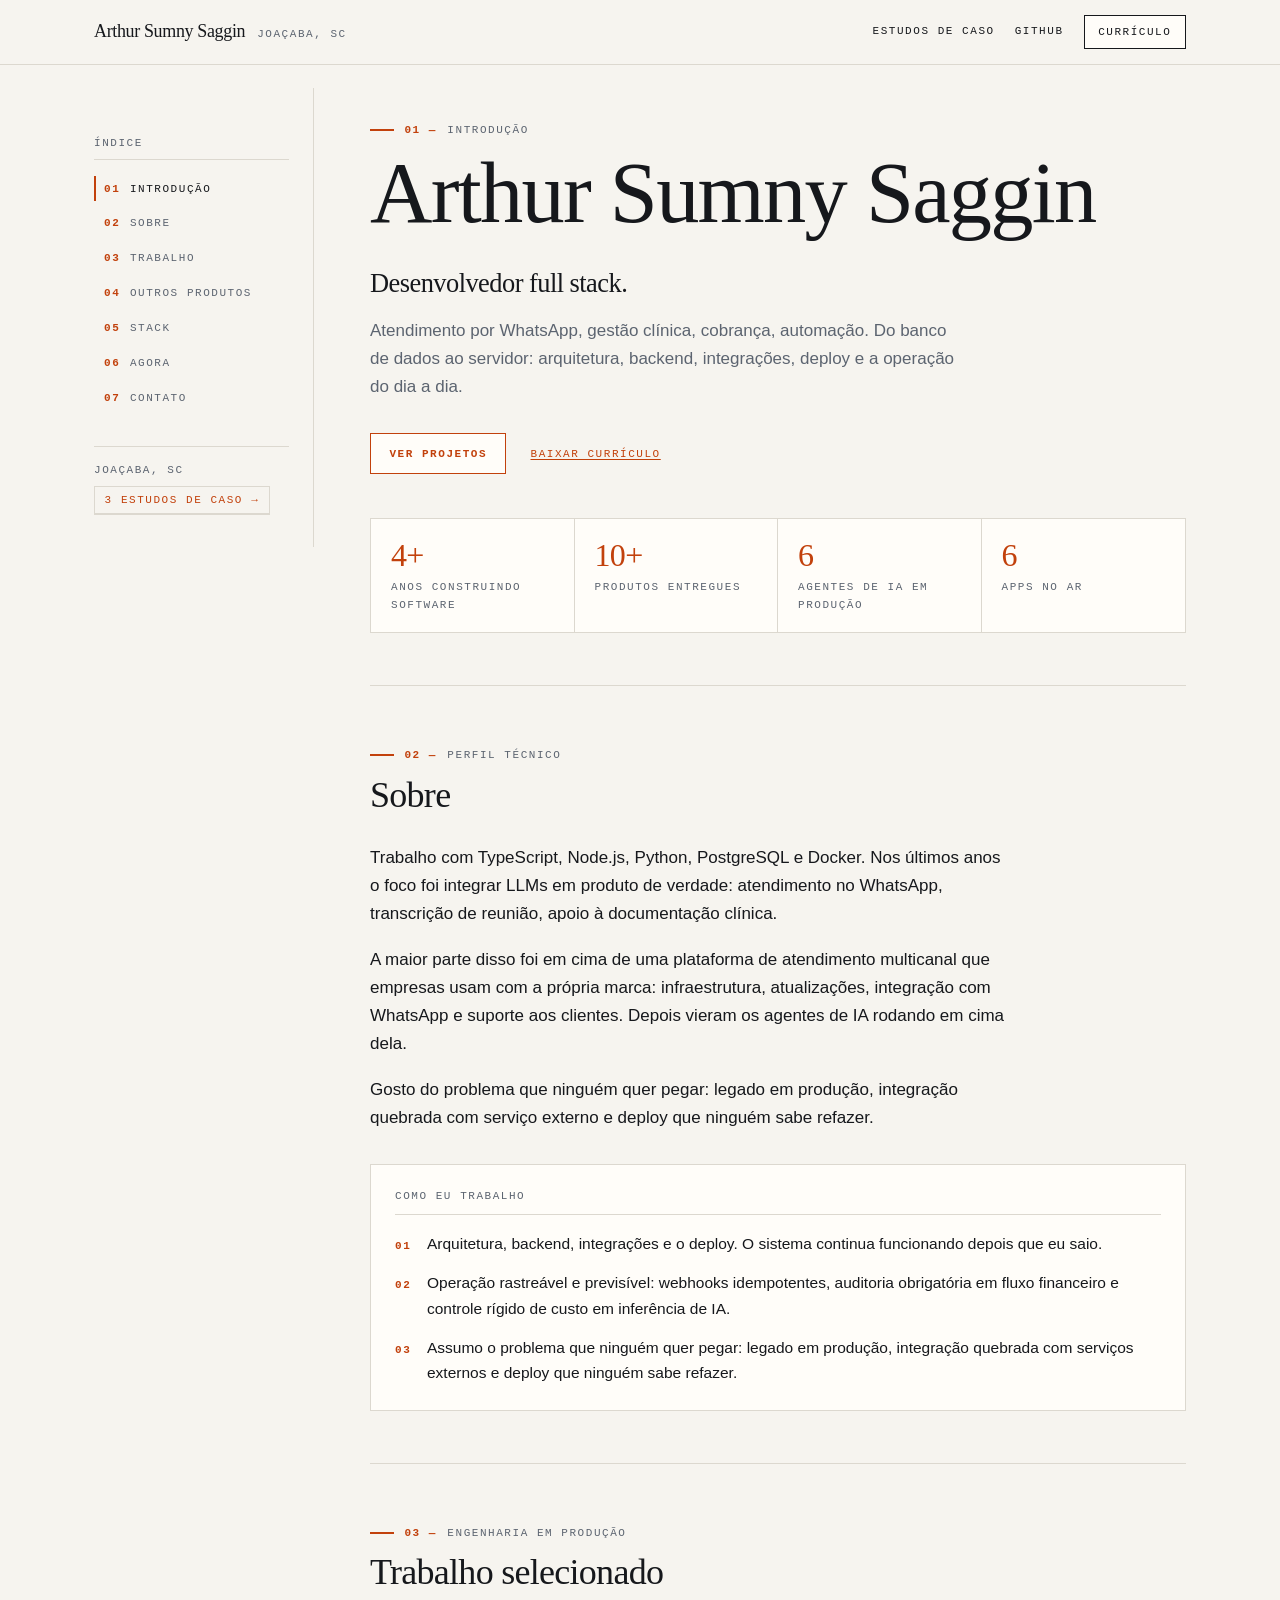
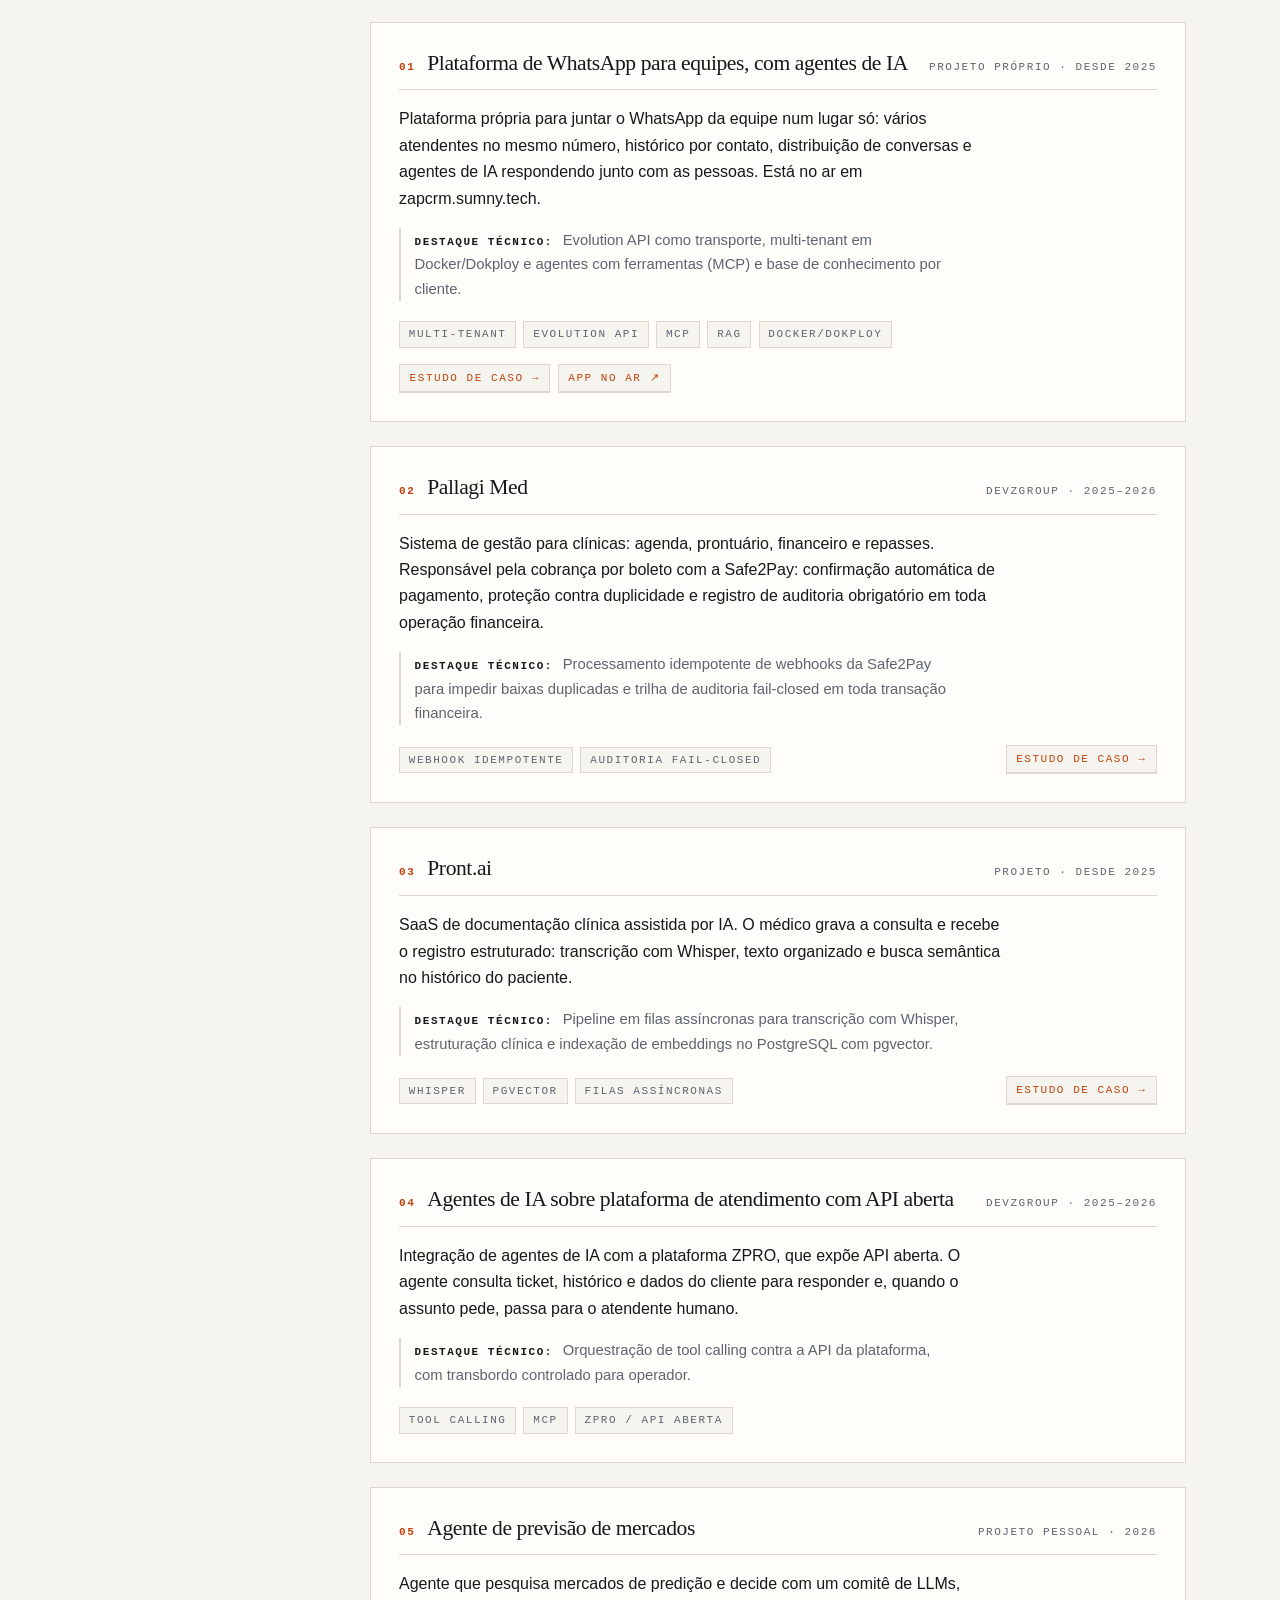
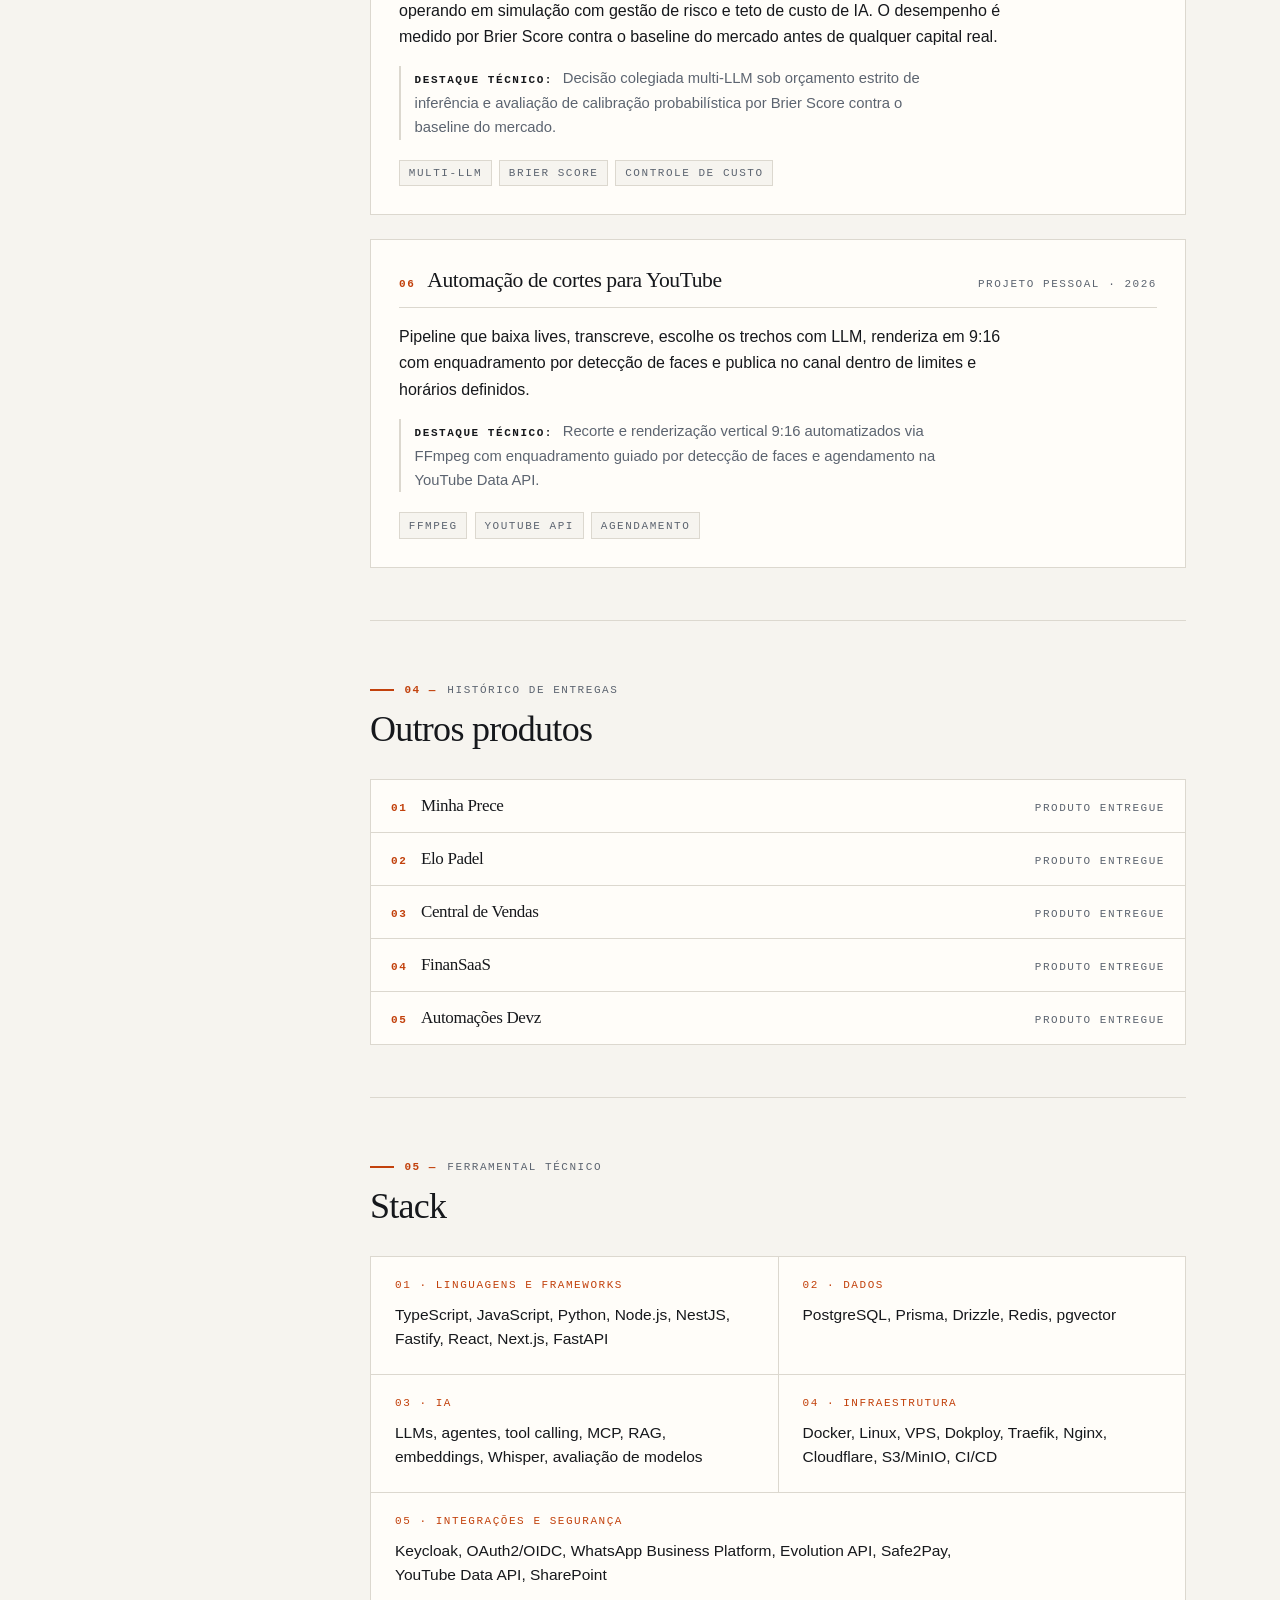
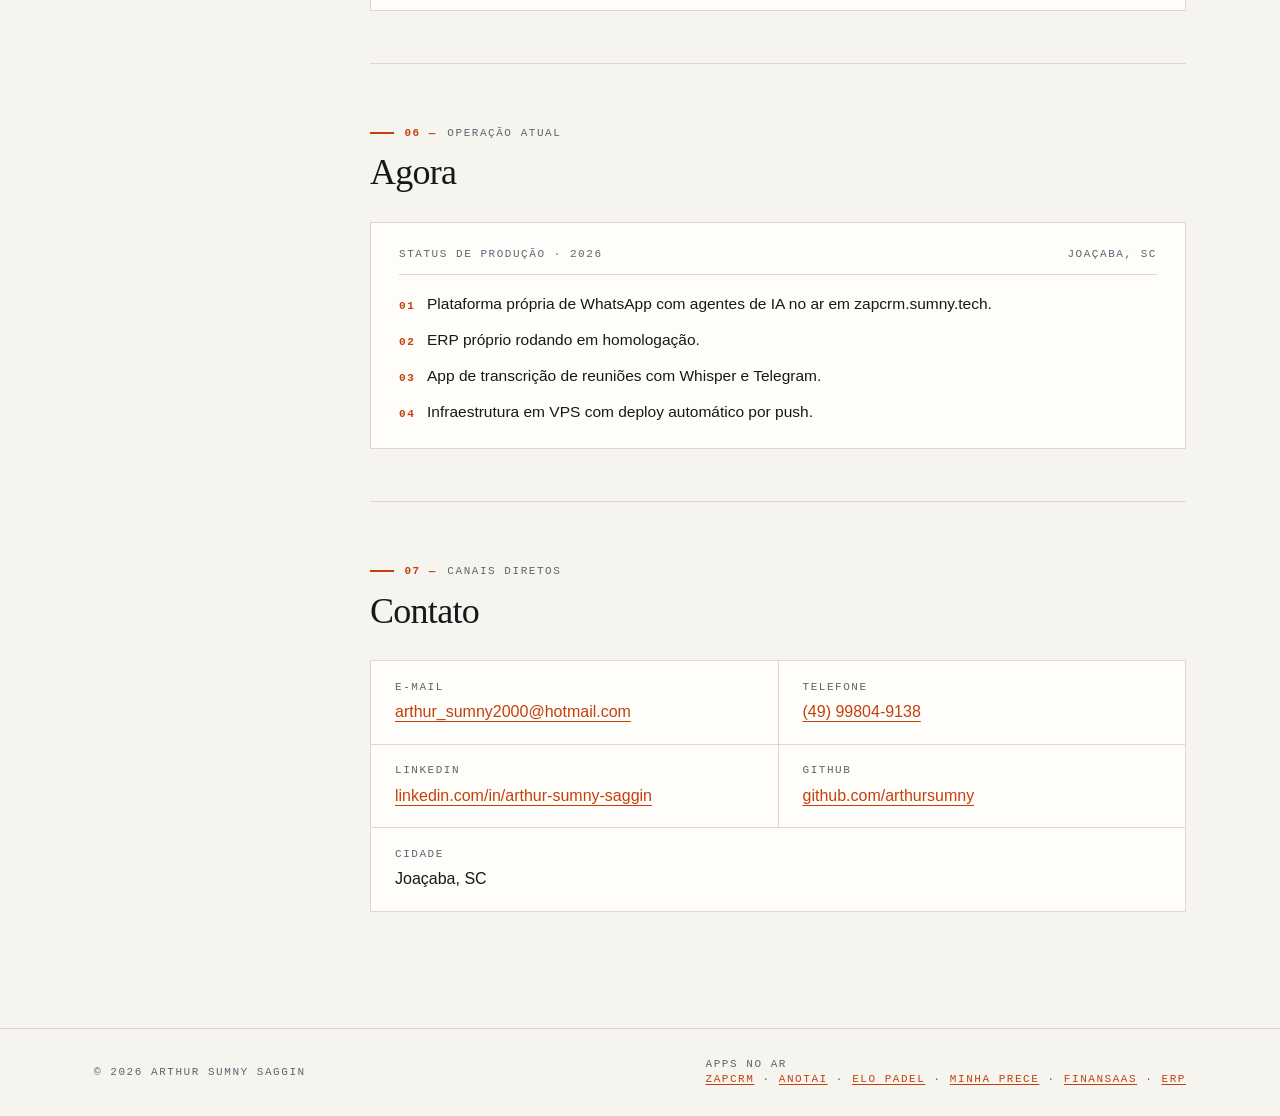
==== commit 57adb53c: "copy: hero so 'Desenvolvedor full stack'" ====
--- a/index.html
+++ b/index.html
@@ -4,9 +4,9 @@
   <meta charset="utf-8">
   <meta name="viewport" content="width=device-width, initial-scale=1">
   <title>Arthur Sumny Saggin — Desenvolvedor Full Stack</title>
-  <meta name="description" content="Desenvolvedor full stack em Joaçaba, SC. Trabalho com sistemas que já estão no ar: arquitetura, backend, integrações, deploy e a operação do dia a dia.">
+  <meta name="description" content="Desenvolvedor full stack. Sistemas em produção: arquitetura, backend, integrações, deploy e operação.">
   <meta property="og:title" content="Arthur Sumny Saggin — Desenvolvedor Full Stack">
-  <meta property="og:description" content="Desenvolvedor full stack em Joaçaba, SC. Trabalho com sistemas que já estão no ar: arquitetura, backend, integrações, deploy e a operação do dia a dia.">
+  <meta property="og:description" content="Desenvolvedor full stack. Sistemas em produção: arquitetura, backend, integrações, deploy e operação.">
   <meta property="og:type" content="website">
   <meta property="og:url" content="https://sumny.tech/">
   <link rel="icon" type="image/svg+xml" href="data:image/svg+xml,%3Csvg xmlns='http://www.w3.org/2000/svg' viewBox='0 0 64 64'%3E%3Crect width='64' height='64' fill='%23F6F4EF'/%3E%3Crect x='2' y='2' width='60' height='60' fill='none' stroke='%2316181C' stroke-width='2'/%3E%3Cline x1='12' y1='50' x2='52' y2='50' stroke='%23C2410C' stroke-width='3'/%3E%3Ctext x='32' y='41' text-anchor='middle' font-family='Georgia, serif' font-size='26' fill='%2316181C'%3EAS%3C/text%3E%3C/svg%3E">
@@ -100,7 +100,7 @@
         </div>
 
         <p class="hero-positioning">
-          Desenvolvedor full stack em Joaçaba, SC. Trabalho com sistemas que já estão no ar.
+          Desenvolvedor full stack.
         </p>
         <p class="hero-support">
           Atendimento por WhatsApp, gestão clínica, cobrança, automação. Do banco de dados ao servidor: arquitetura, backend, integrações, deploy e a operação do dia a dia.
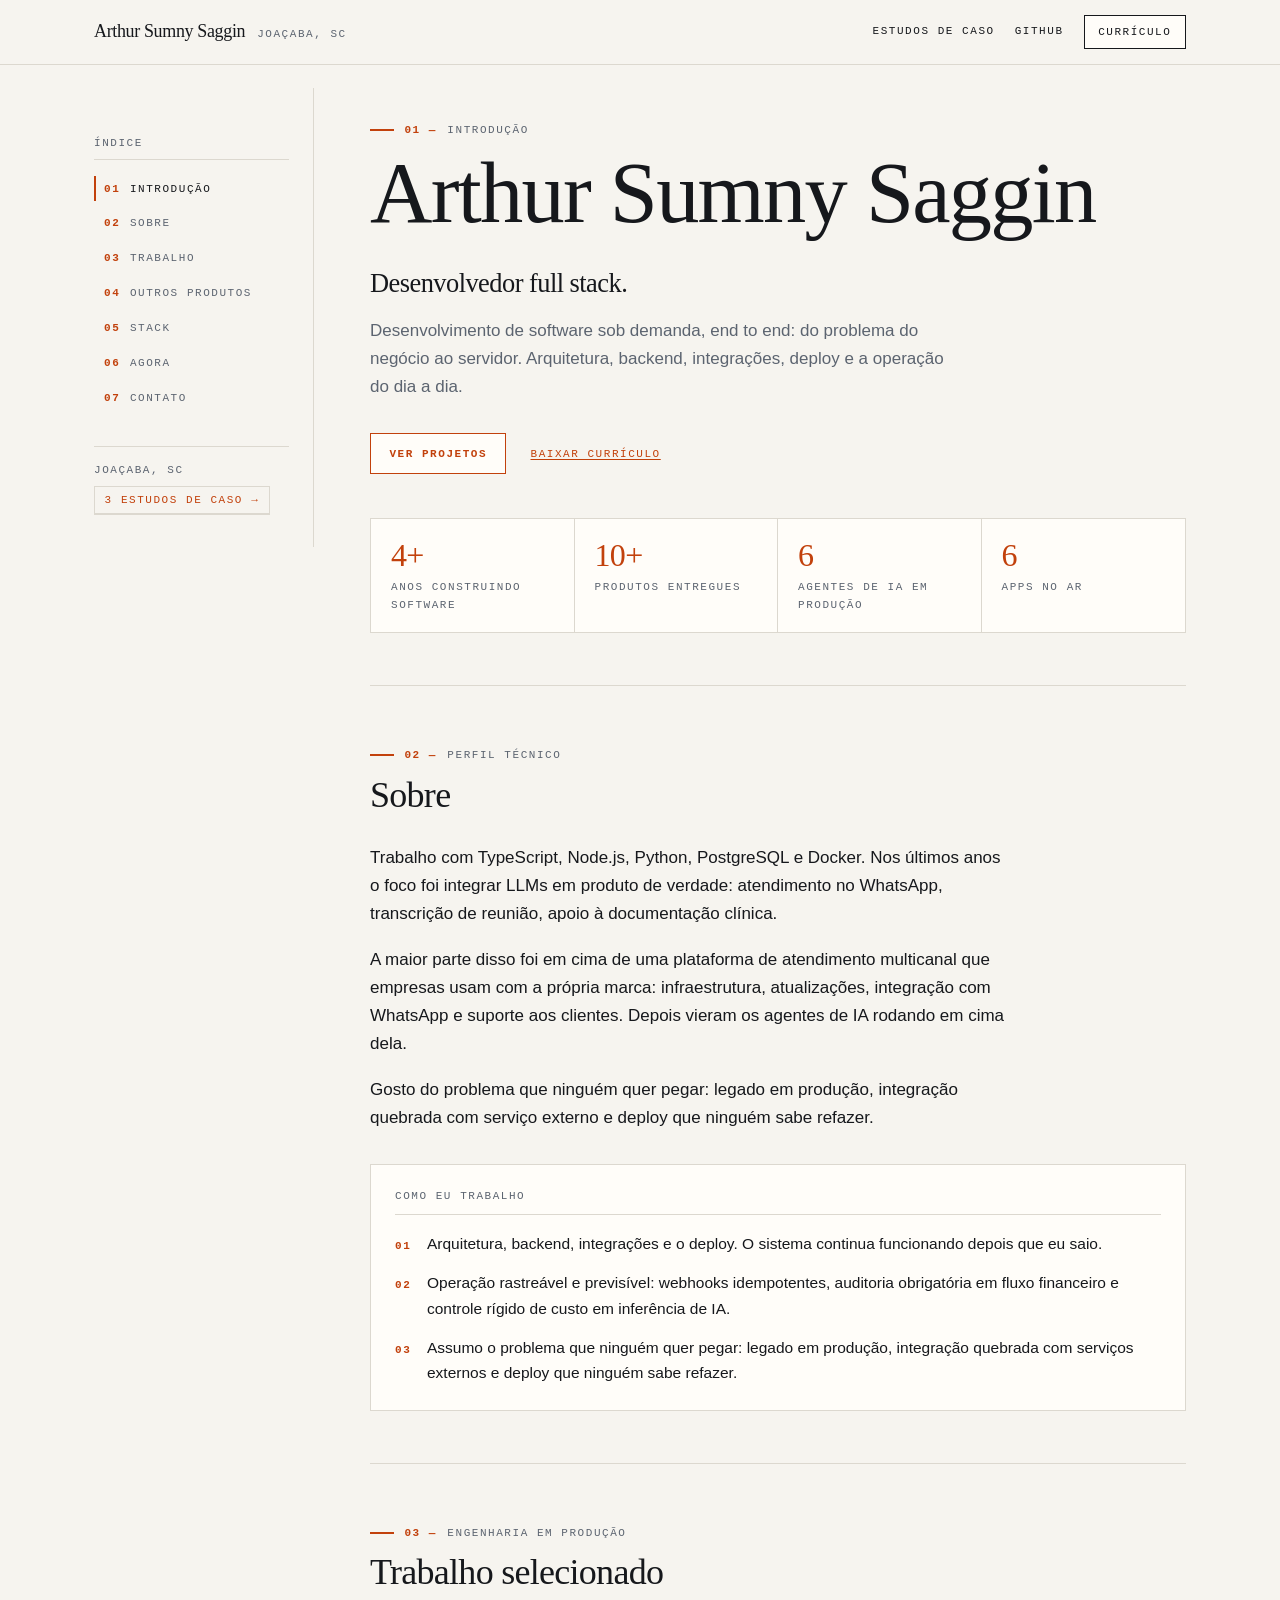
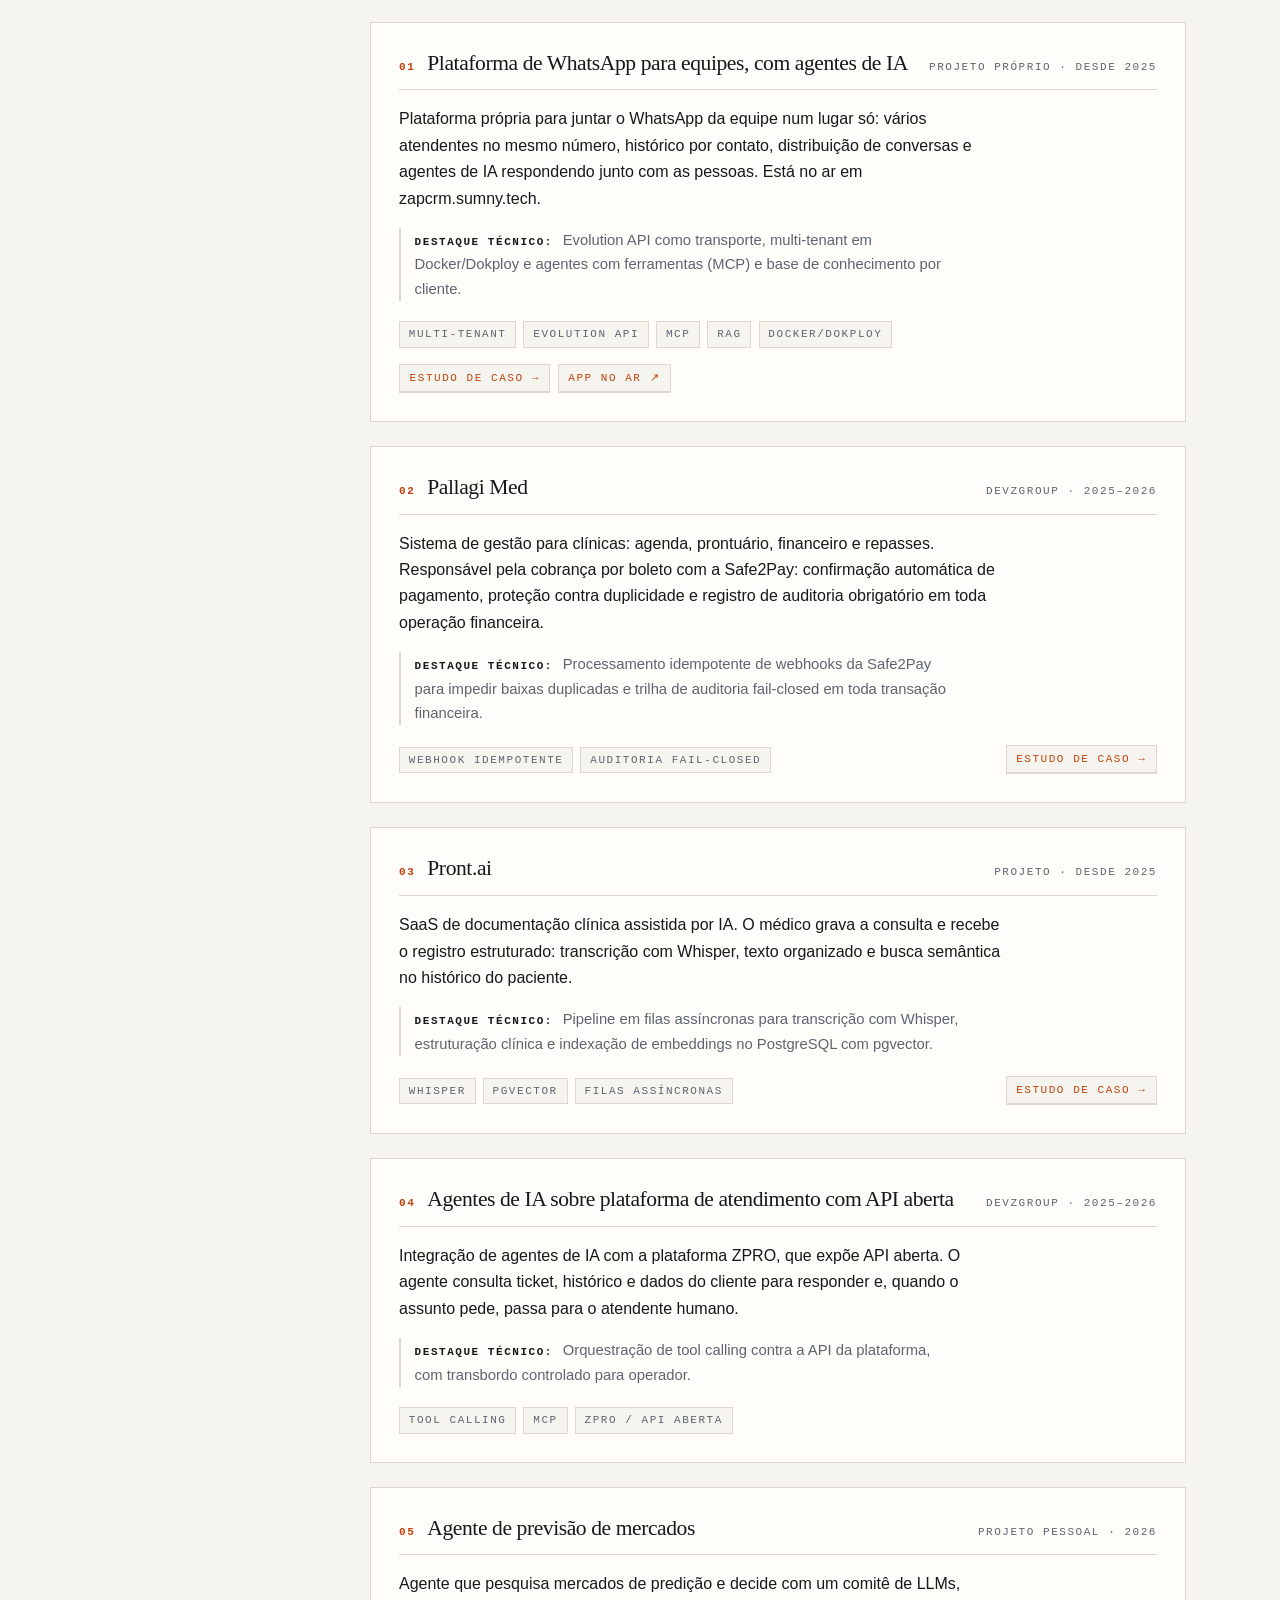
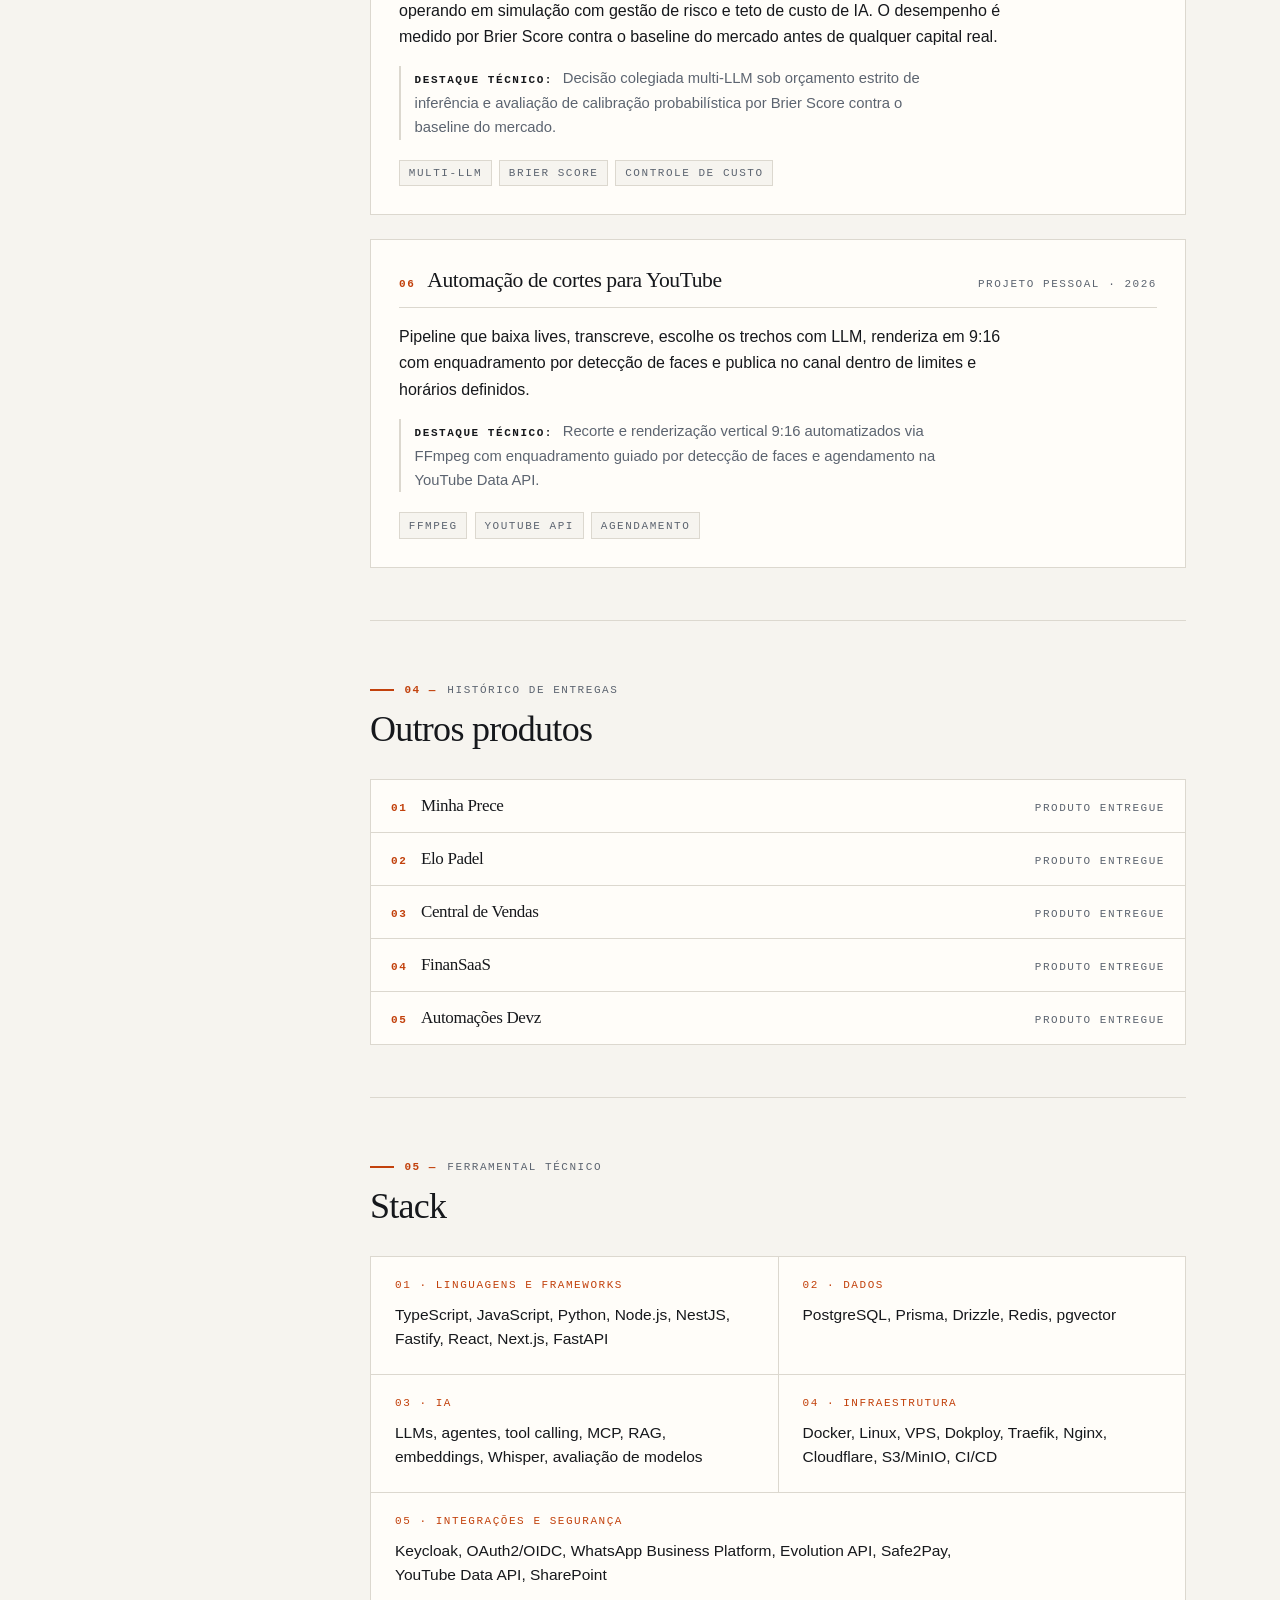
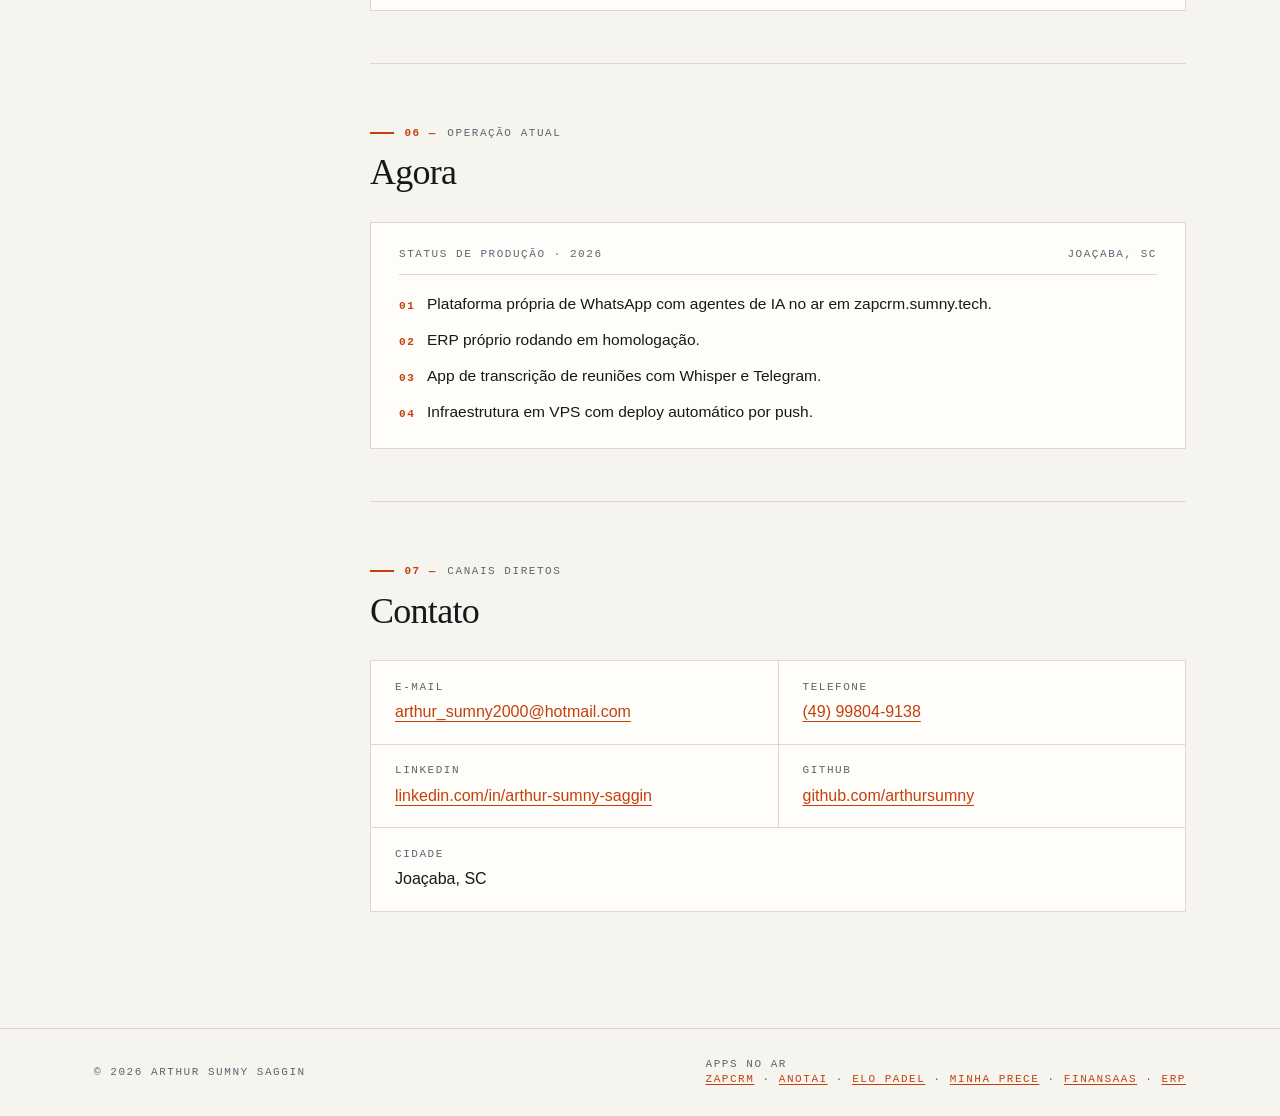
==== commit 6fab4d48: "copy: hero-support vira software sob demanda end to end" ====
--- a/index.html
+++ b/index.html
@@ -103,7 +103,7 @@
           Desenvolvedor full stack.
         </p>
         <p class="hero-support">
-          Atendimento por WhatsApp, gestão clínica, cobrança, automação. Do banco de dados ao servidor: arquitetura, backend, integrações, deploy e a operação do dia a dia.
+          Desenvolvimento de software sob demanda, end to end: do problema do negócio ao servidor. Arquitetura, backend, integrações, deploy e a operação do dia a dia.
         </p>
 
         <div class="hero-links">
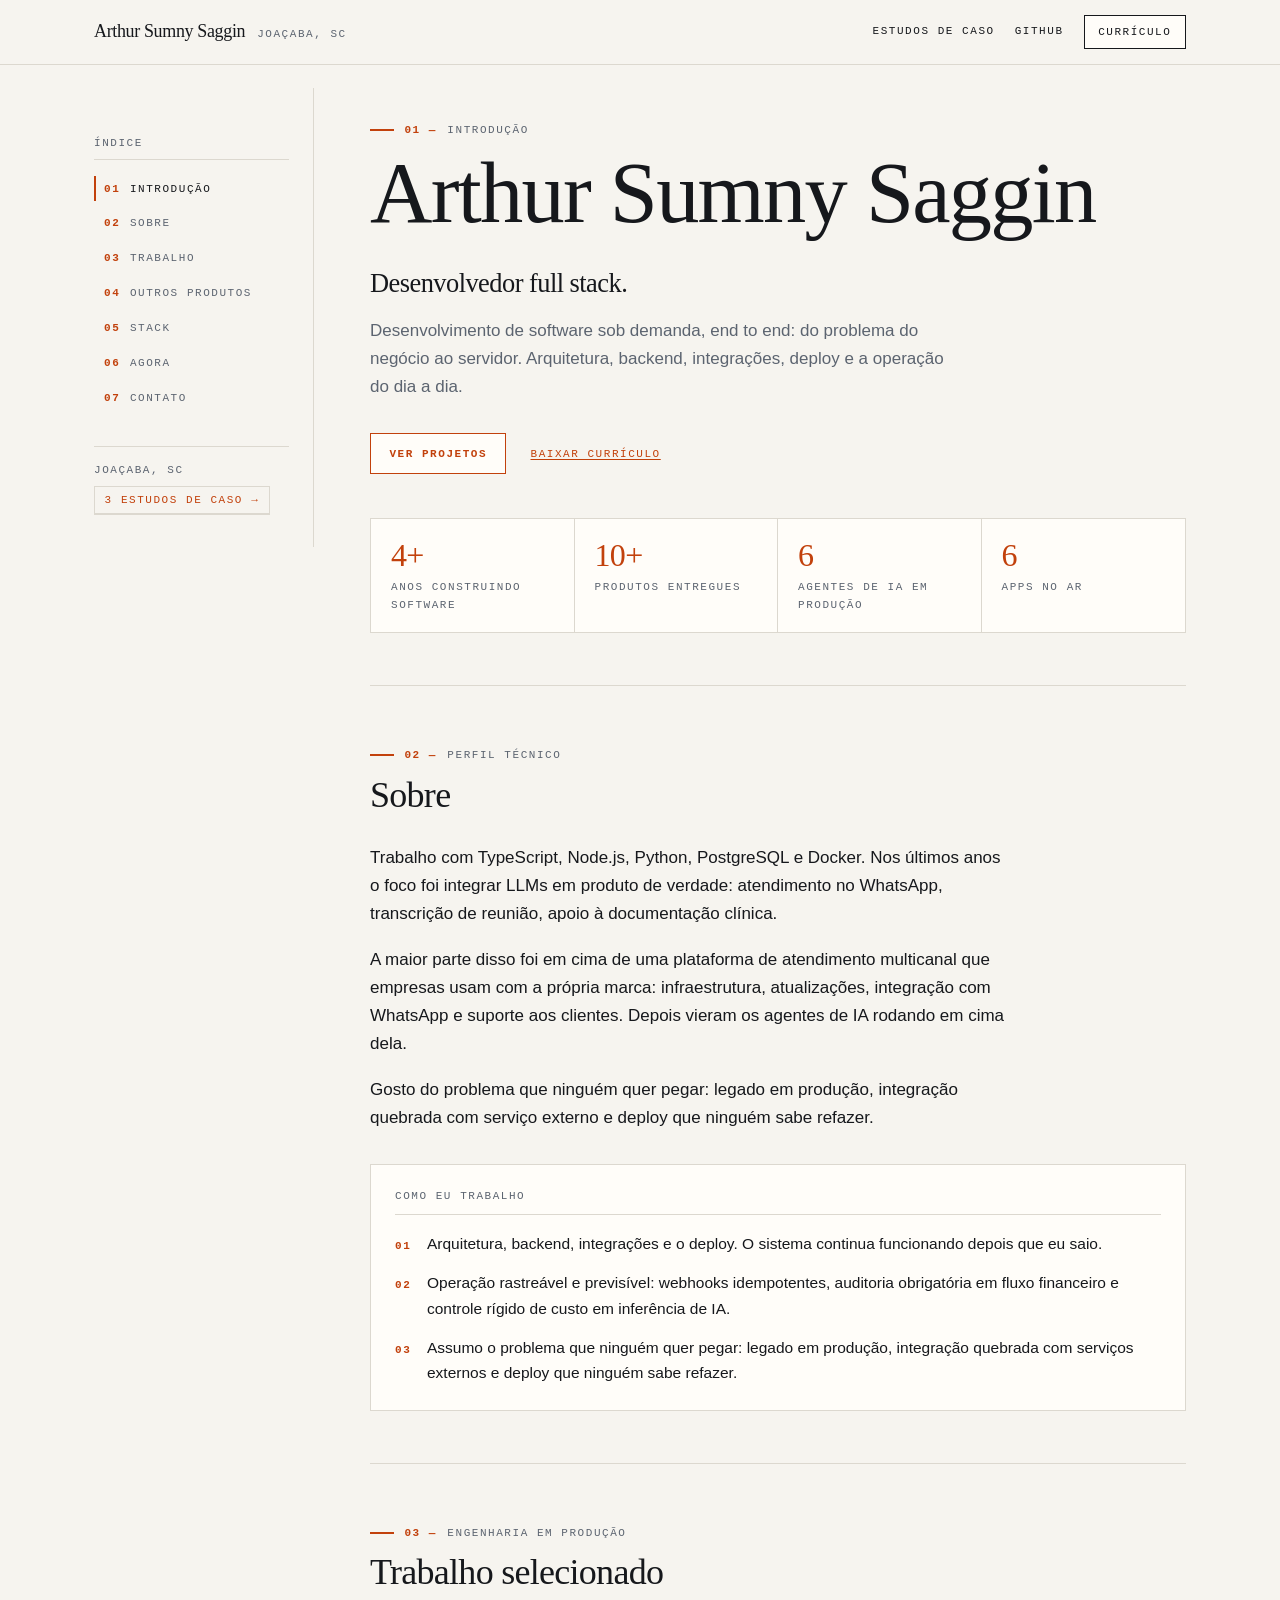
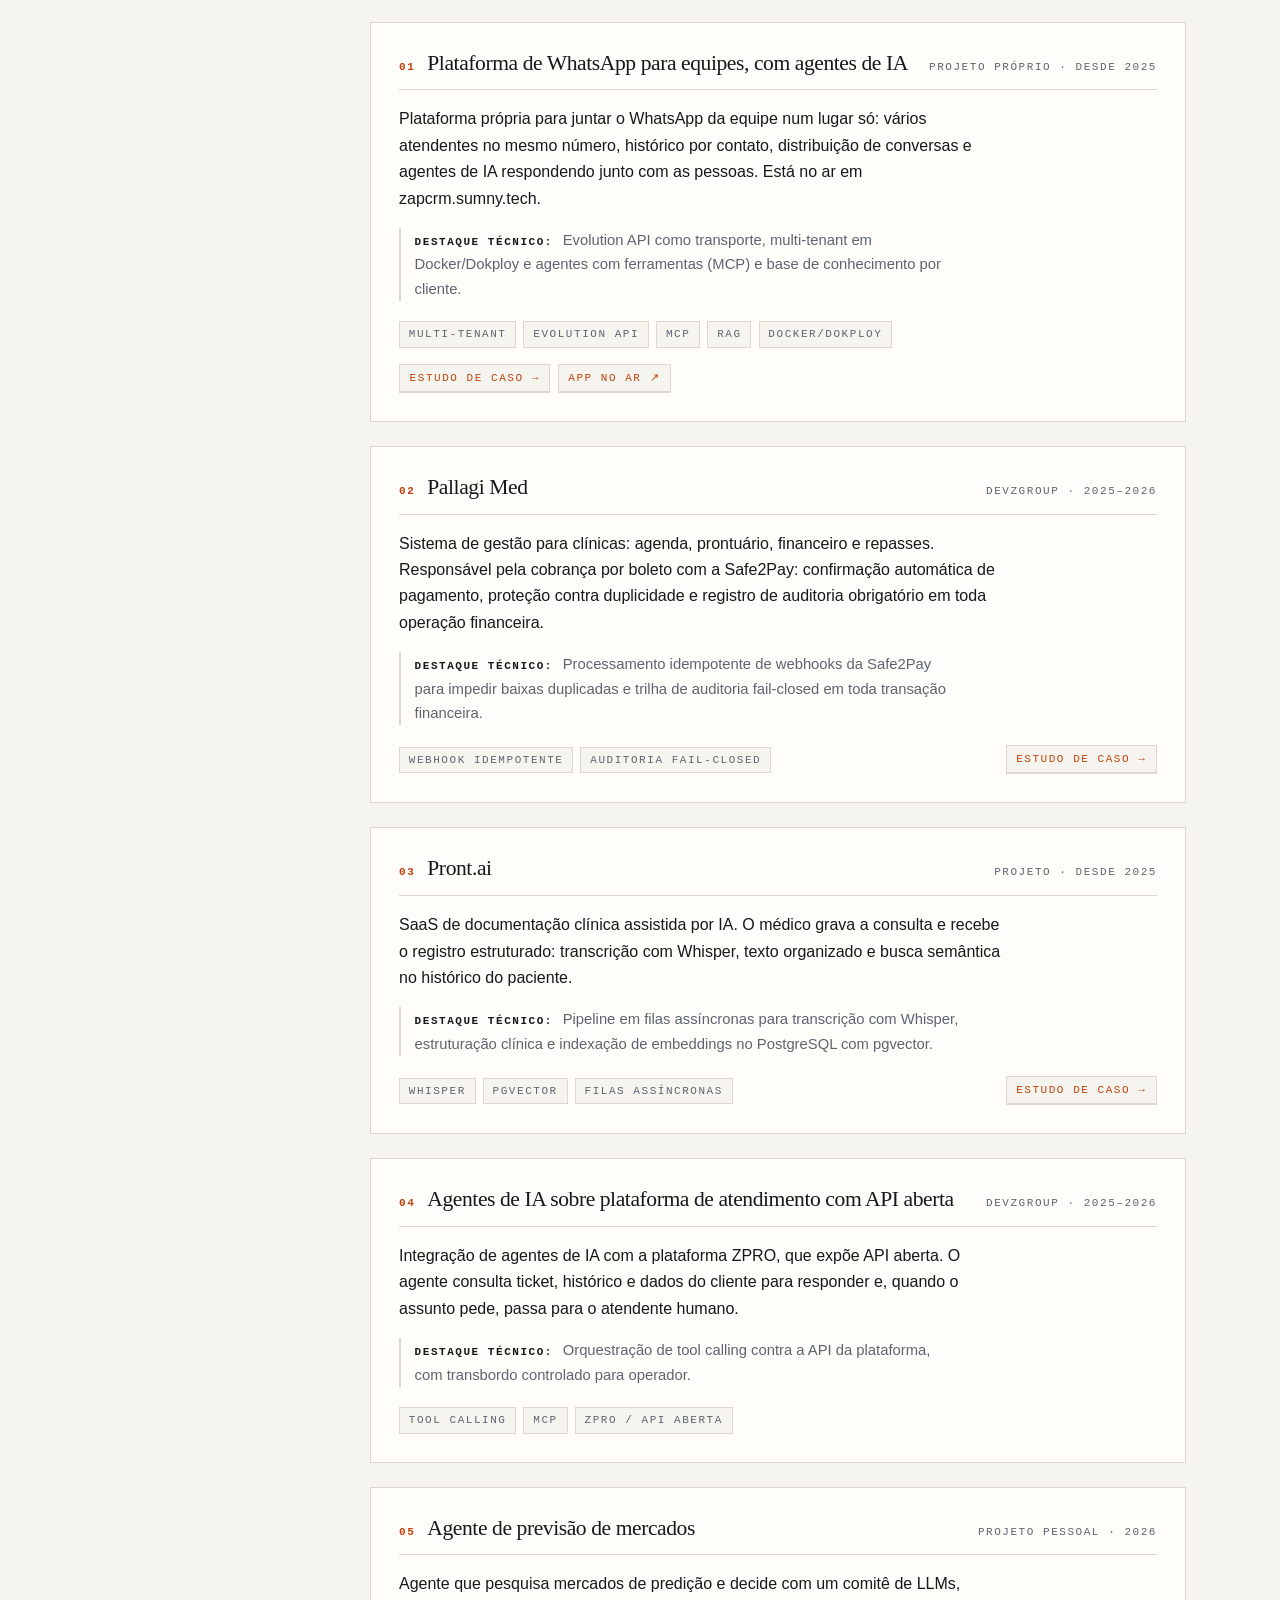
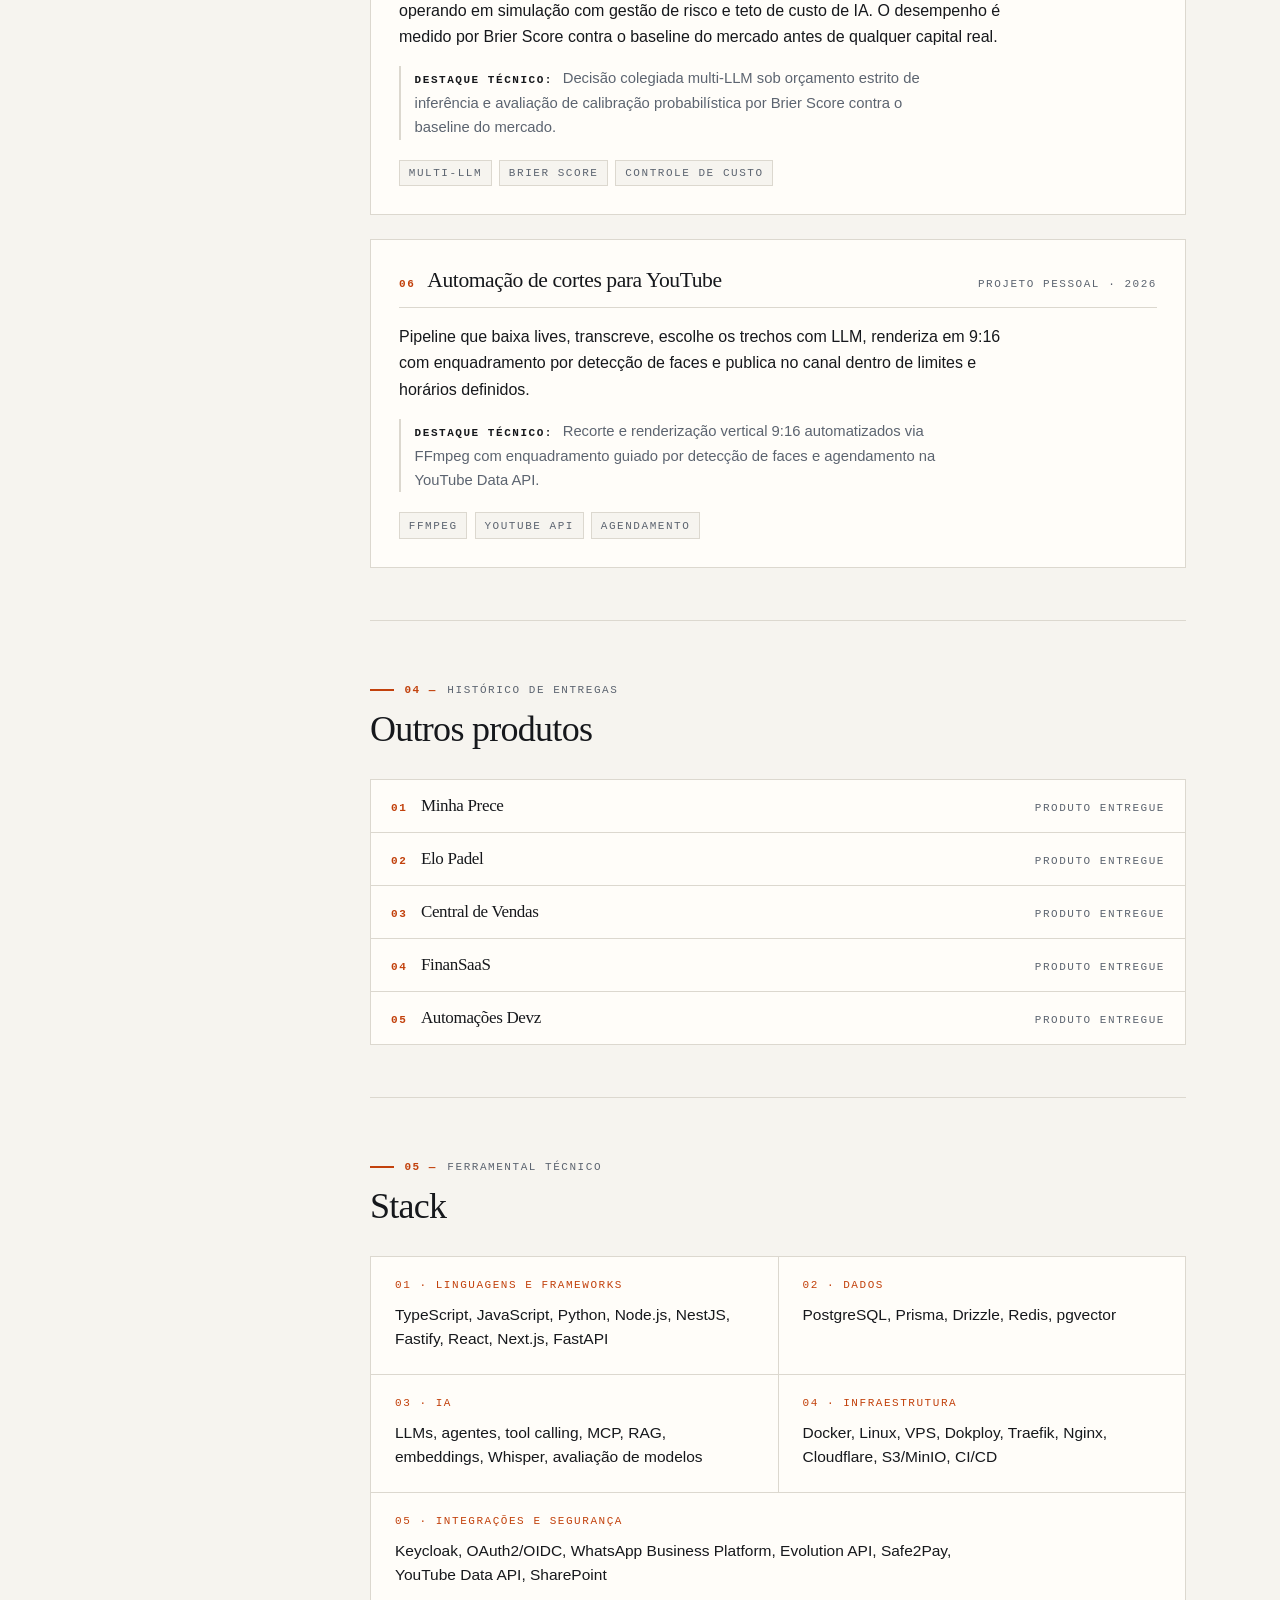
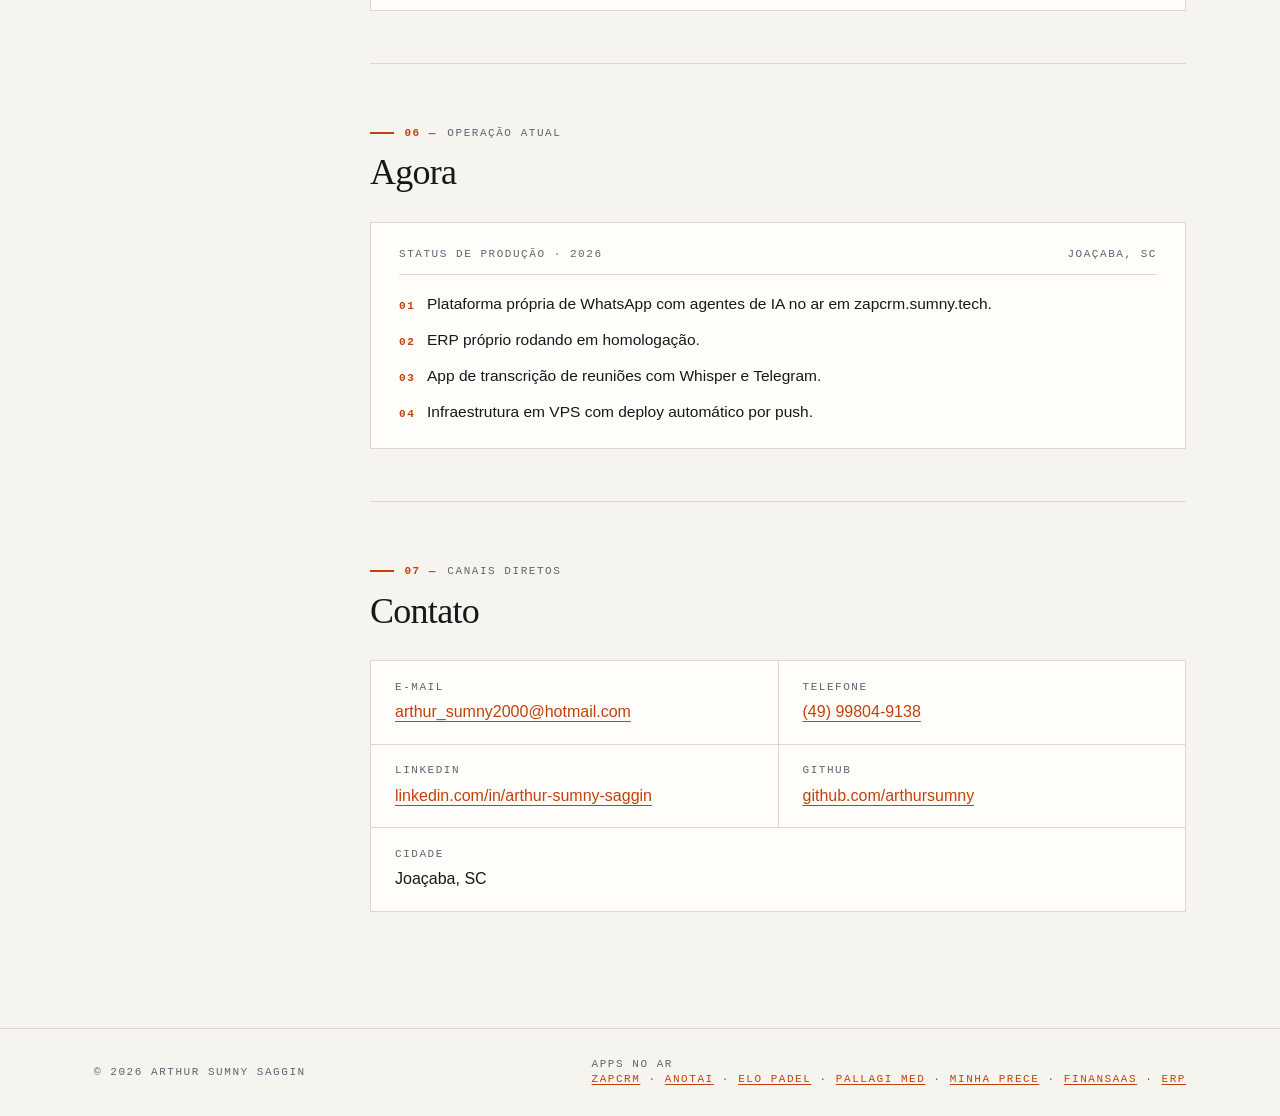
==== commit 5a2f911d: "copy: Pallagi Med na lista de apps no ar" ====
--- a/index.html
+++ b/index.html
@@ -522,6 +522,7 @@
           <a href="https://zapcrm.sumny.tech" target="_blank" rel="noopener noreferrer">ZapCRM</a> ·
           <a href="https://anotai.sumny.tech" target="_blank" rel="noopener noreferrer">AnotAI</a> ·
           <a href="https://elopadel.sumny.tech" target="_blank" rel="noopener noreferrer">Elo Padel</a> ·
+          <a href="https://palaggi.devz.app.br" target="_blank" rel="noopener noreferrer">Pallagi Med</a> ·
           <a href="https://minhaprece.com.br" target="_blank" rel="noopener noreferrer">Minha Prece</a> ·
           <a href="https://finansaas.online" target="_blank" rel="noopener noreferrer">FinanSaas</a> ·
           <a href="https://erp.sumny.tech" target="_blank" rel="noopener noreferrer">ERP</a>
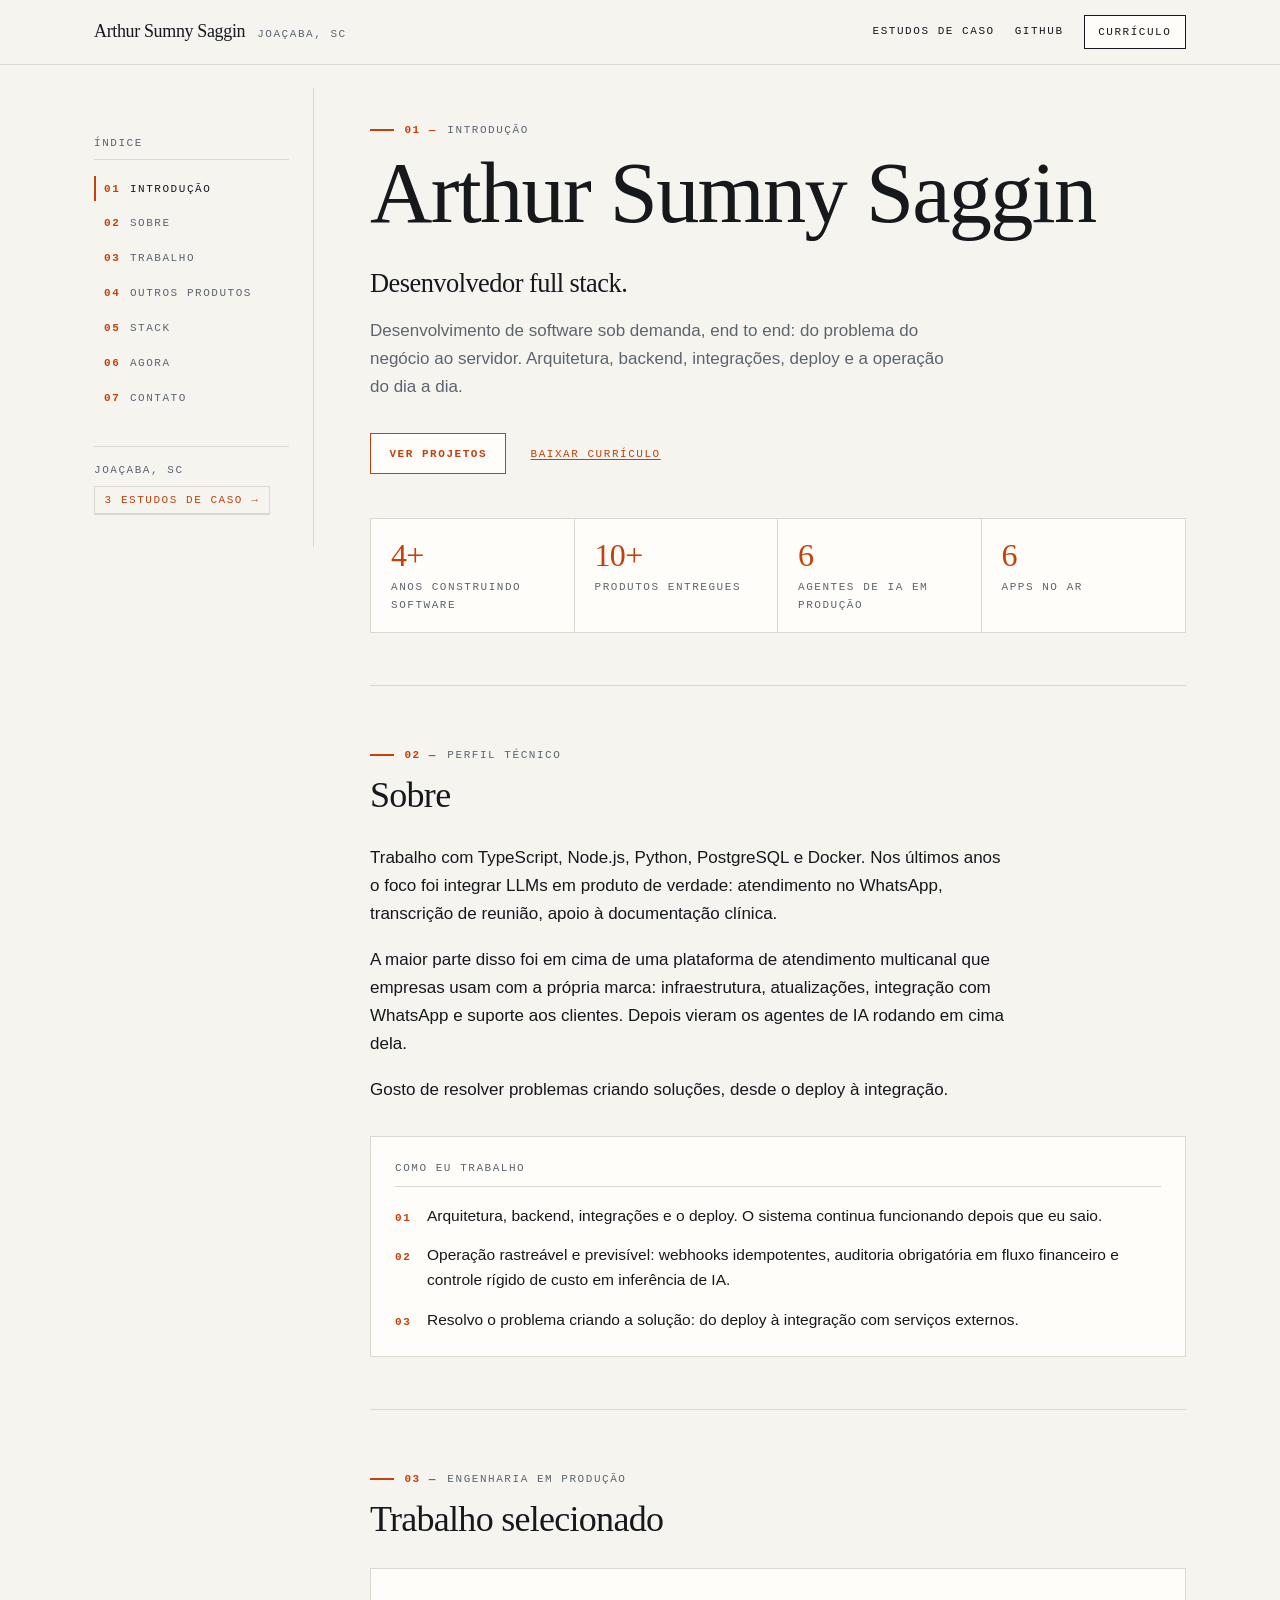
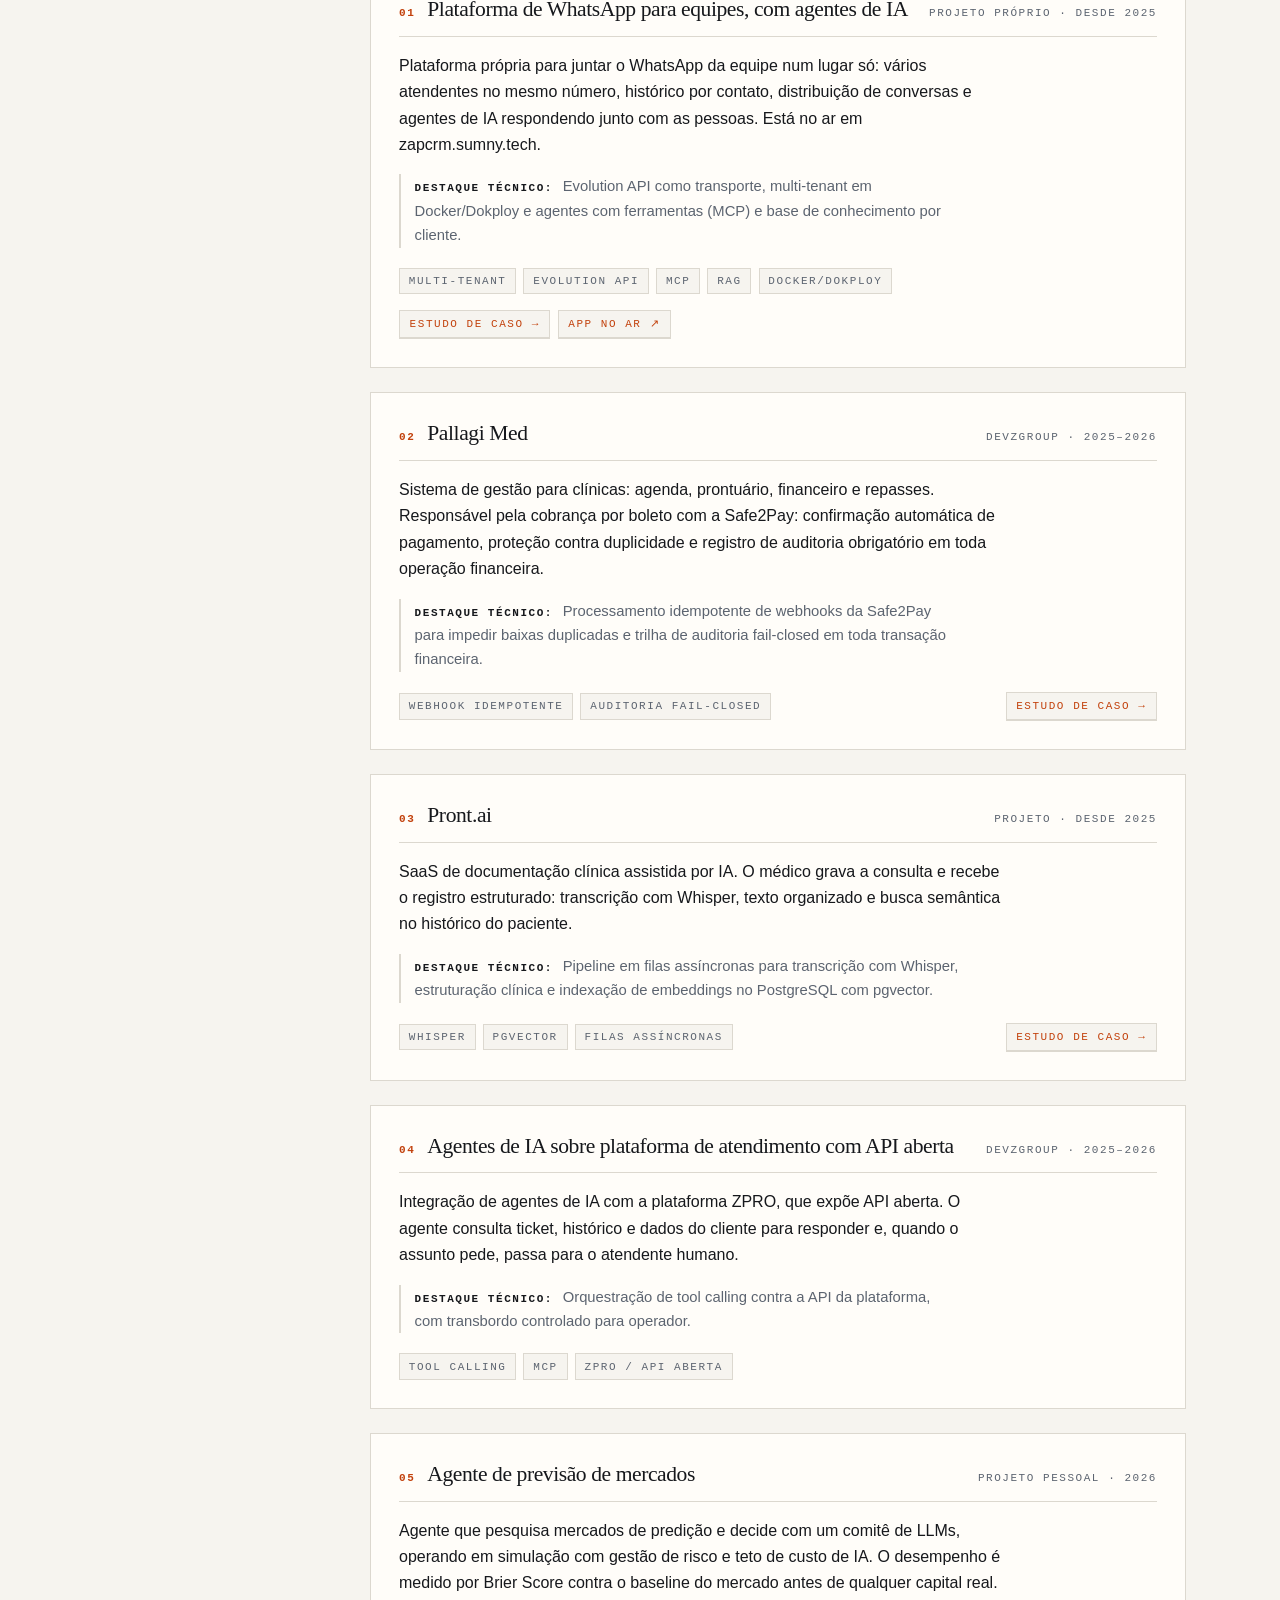
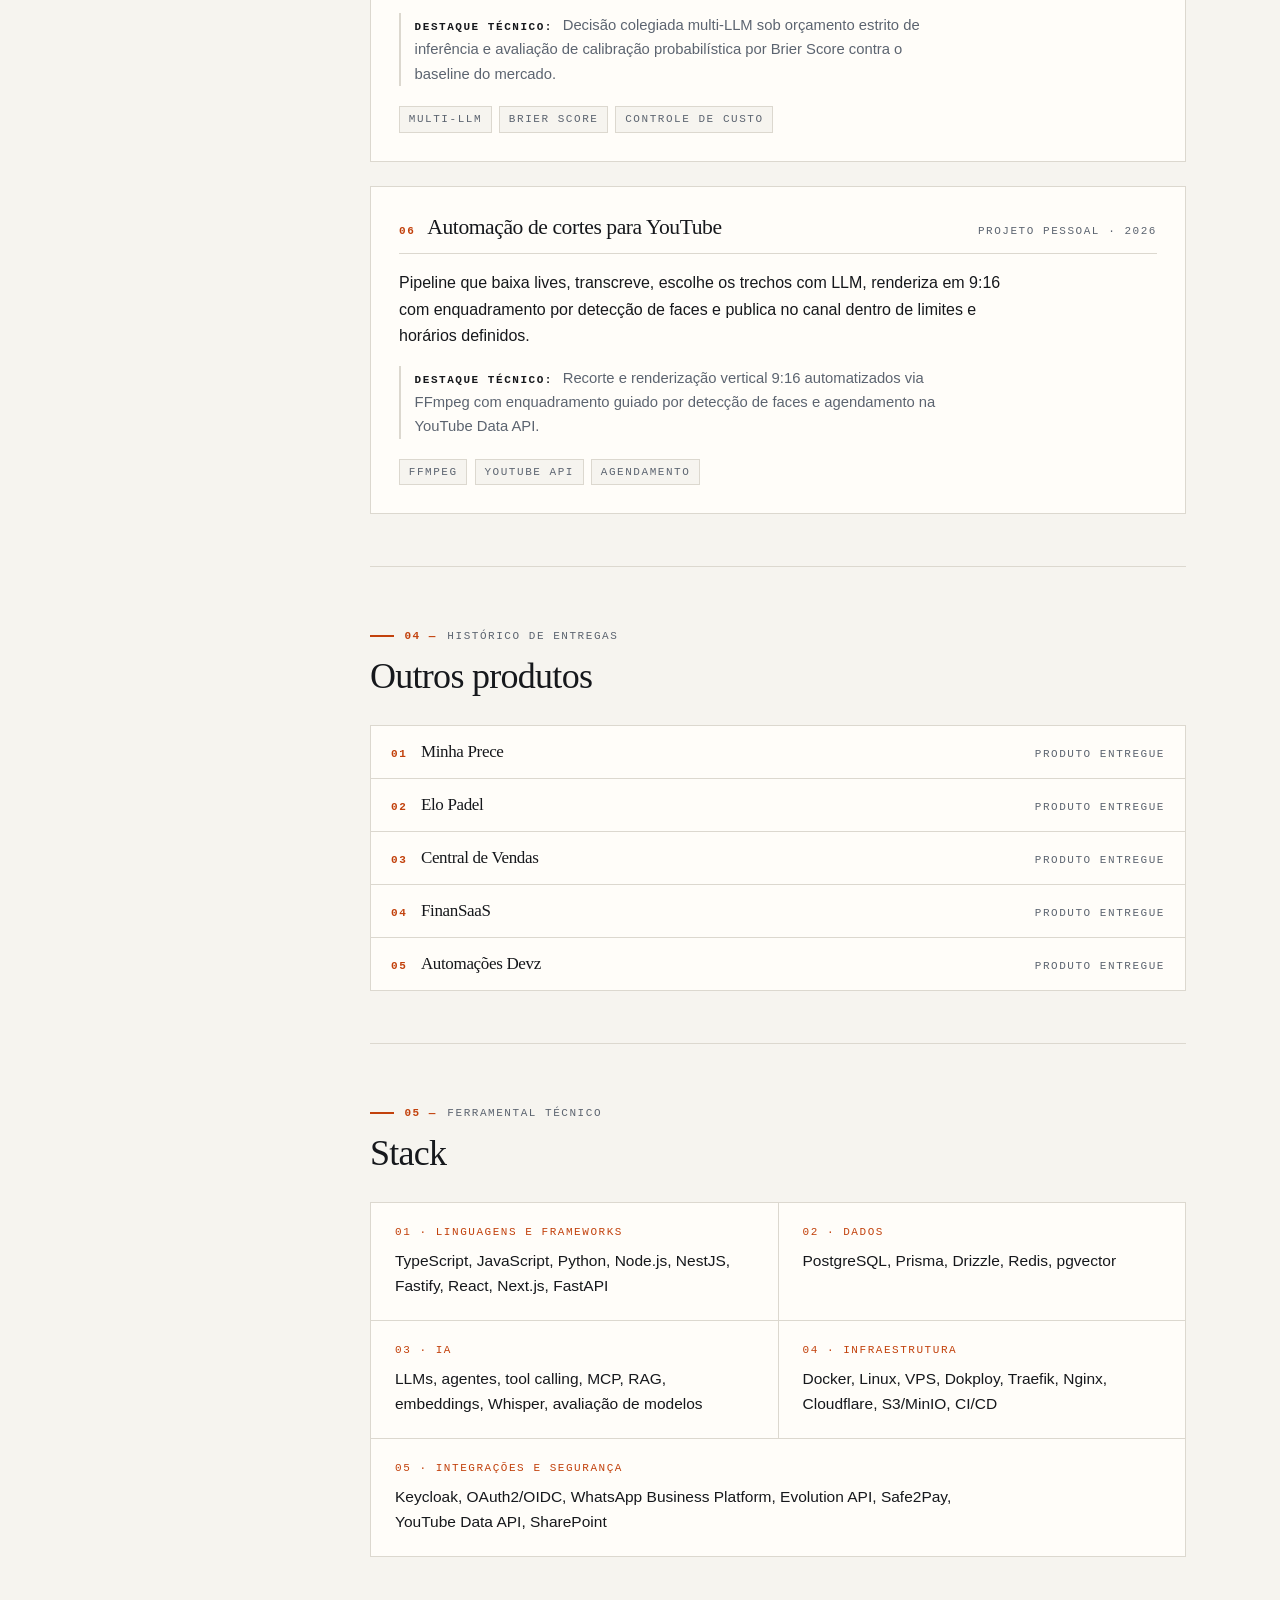
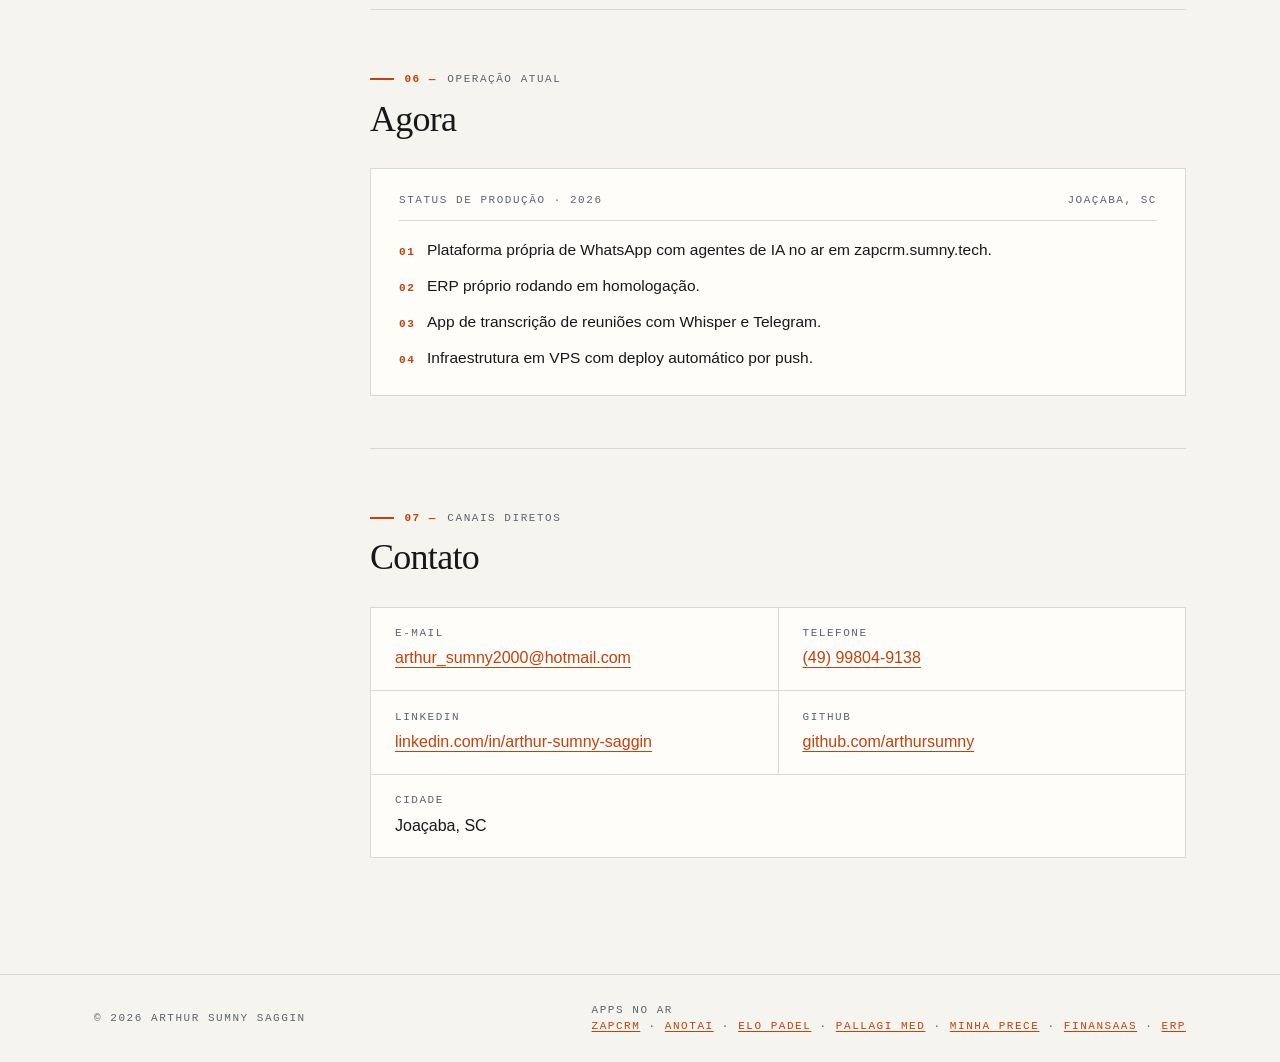
==== commit d09d03d6: "copy: substitui a frase de efeito do Sobre" ====
--- a/index.html
+++ b/index.html
@@ -149,9 +149,7 @@
           <p>
             A maior parte disso foi em cima de uma plataforma de atendimento multicanal que empresas usam com a própria marca: infraestrutura, atualizações, integração com WhatsApp e suporte aos clientes. Depois vieram os agentes de IA rodando em cima dela.
           </p>
-          <p>
-            Gosto do problema que ninguém quer pegar: legado em produção, integração quebrada com serviço externo e deploy que ninguém sabe refazer.
-          </p>
+          <p>Gosto de resolver problemas criando soluções, desde o deploy à integração.</p>
         </div>
 
         <div class="work-principles">
@@ -167,7 +165,7 @@
             </li>
             <li class="principles-item">
               <span class="principles-num">03</span>
-              <span>Assumo o problema que ninguém quer pegar: legado em produção, integração quebrada com serviços externos e deploy que ninguém sabe refazer.</span>
+              <span>Resolvo o problema criando a solução: do deploy à integração com serviços externos.</span>
             </li>
           </ol>
         </div>
